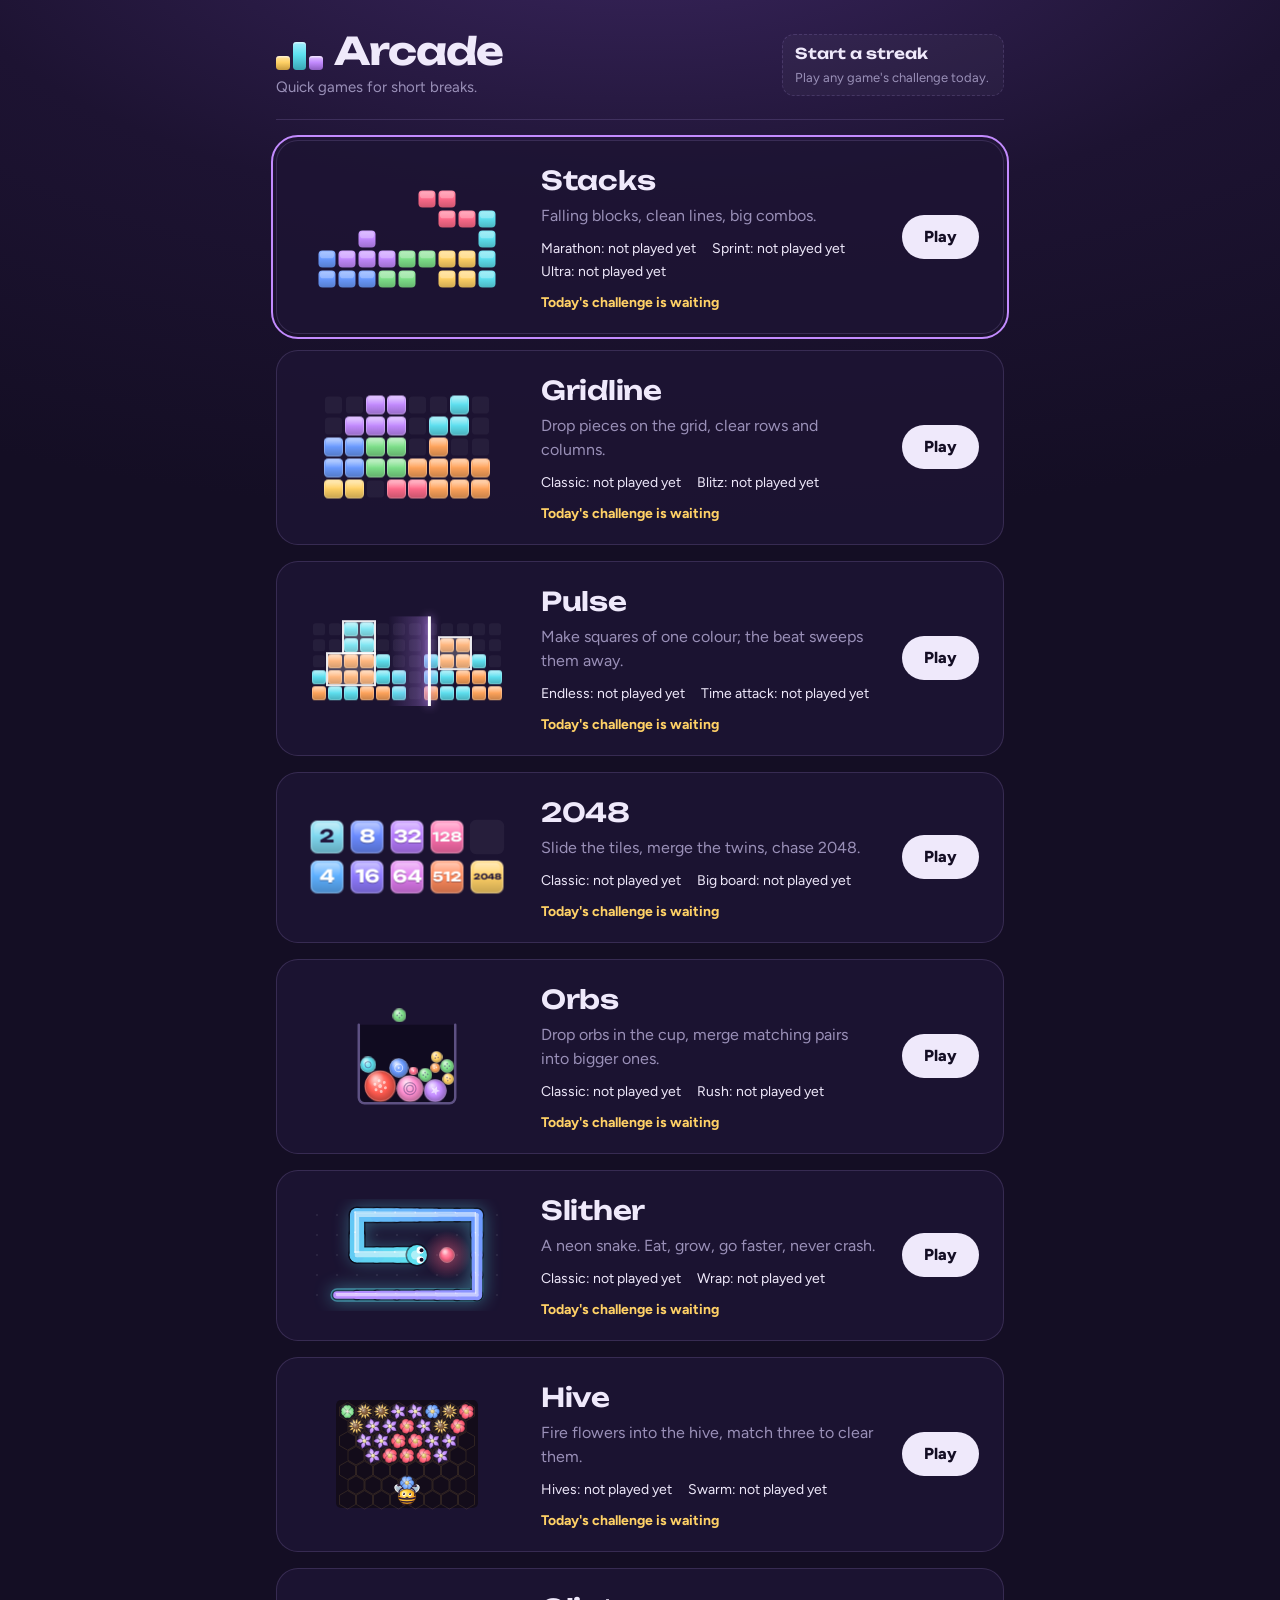
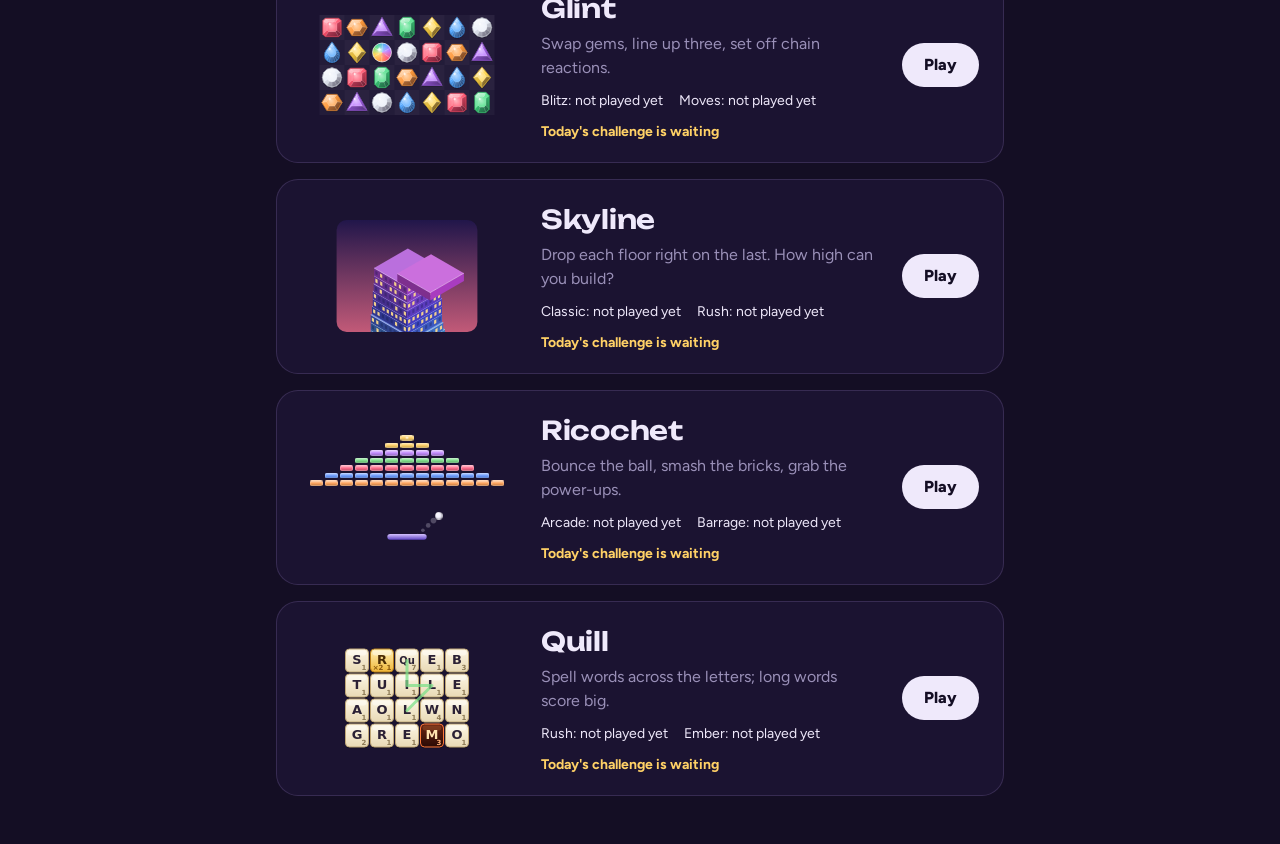
==== index.html @ ac39678d "Deploy d987fca" ====
<!doctype html>
<html lang="en">
  <head>
    <meta charset="UTF-8" />
    <meta name="viewport" content="width=device-width, initial-scale=1, viewport-fit=cover" />
    <meta name="theme-color" content="#140e24" />
    <meta name="description" content="Quick games for short breaks." />
    <meta name="robots" content="noindex, nofollow" />
    <meta name="apple-mobile-web-app-capable" content="yes" />
    <meta name="mobile-web-app-capable" content="yes" />
    <meta name="apple-mobile-web-app-status-bar-style" content="black-translucent" />
    <meta name="apple-mobile-web-app-title" content="Lunchbreak" />
    <link rel="manifest" href="./manifest.webmanifest" />
    <link rel="icon" href="./icons/icon.svg" type="image/svg+xml" />
    <link rel="apple-touch-icon" href="./icons/apple-touch-icon.png" />
    <title>Lunchbreak</title>
    <script type="module" crossorigin src="./assets/index-CPWWMB37.js"></script>
    <link rel="stylesheet" crossorigin href="./assets/index-N8YbKKLF.css">
  </head>
  <body>
    <div id="app"></div>
  </body>
</html>
---- assets/index-N8YbKKLF.css ----
@font-face{font-family:Unbounded Variable;font-style:normal;font-display:swap;font-weight:200 900;src:url([data-uri])format("woff2-variations");unicode-range:U+460-52F,U+1C80-1C8A,U+20B4,U+2DE0-2DFF,U+A640-A69F,U+FE2E-FE2F}@font-face{font-family:Unbounded Variable;font-style:normal;font-display:swap;font-weight:200 900;src:url(./unbounded-cyrillic-wght-normal-C627f1f8.woff2)format("woff2-variations");unicode-range:U+301,U+400-45F,U+490-491,U+4B0-4B1,U+2116}@font-face{font-family:Unbounded Variable;font-style:normal;font-display:swap;font-weight:200 900;src:url(./unbounded-vietnamese-wght-normal-rat7GD3o.woff2)format("woff2-variations");unicode-range:U+102-103,U+110-111,U+128-129,U+168-169,U+1A0-1A1,U+1AF-1B0,U+300-301,U+303-304,U+308-309,U+323,U+329,U+1EA0-1EF9,U+20AB}@font-face{font-family:Unbounded Variable;font-style:normal;font-display:swap;font-weight:200 900;src:url(./unbounded-latin-ext-wght-normal-D6H-S6MW.woff2)format("woff2-variations");unicode-range:U+100-2BA,U+2BD-2C5,U+2C7-2CC,U+2CE-2D7,U+2DD-2FF,U+304,U+308,U+329,U+1D00-1DBF,U+1E00-1E9F,U+1EF2-1EFF,U+2020,U+20A0-20AB,U+20AD-20C0,U+2113,U+2C60-2C7F,U+A720-A7FF}@font-face{font-family:Unbounded Variable;font-style:normal;font-display:swap;font-weight:200 900;src:url(./unbounded-latin-wght-normal-D5afBTBx.woff2)format("woff2-variations");unicode-range:U+??,U+131,U+152-153,U+2BB-2BC,U+2C6,U+2DA,U+2DC,U+304,U+308,U+329,U+2000-206F,U+20AC,U+2122,U+2191,U+2193,U+2212,U+2215,U+FEFF,U+FFFD}@font-face{font-family:Figtree Variable;font-style:normal;font-display:swap;font-weight:300 900;src:url(./figtree-latin-ext-wght-normal-DCwSJGxG.woff2)format("woff2-variations");unicode-range:U+100-2BA,U+2BD-2C5,U+2C7-2CC,U+2CE-2D7,U+2DD-2FF,U+304,U+308,U+329,U+1D00-1DBF,U+1E00-1E9F,U+1EF2-1EFF,U+2020,U+20A0-20AB,U+20AD-20C0,U+2113,U+2C60-2C7F,U+A720-A7FF}@font-face{font-family:Figtree Variable;font-style:normal;font-display:swap;font-weight:300 900;src:url(./figtree-latin-wght-normal-D_ZTVpCC.woff2)format("woff2-variations");unicode-range:U+??,U+131,U+152-153,U+2BB-2BC,U+2C6,U+2DA,U+2DC,U+304,U+308,U+329,U+2000-206F,U+20AC,U+2122,U+2191,U+2193,U+2212,U+2215,U+FEFF,U+FFFD}:root{--ink:#140e24;--dusk:#24173b;--plum:#3b2660;--text:#efe9fb;--muted:#9a90b8;--line:#c4b0ff29;--panel:#1e1434db;--gold:#ffd166;--violet:#c38bff;--font-display:"Unbounded Variable", "Arial Rounded MT Bold", system-ui, sans-serif;--font-body:"Figtree Variable", system-ui, -apple-system, "Segoe UI", sans-serif;--lightningcss-light: ;--lightningcss-dark:initial;color-scheme:dark}*{box-sizing:border-box}html,body{min-height:100%;margin:0}body{background:radial-gradient(110% 70% at 50% -12%, var(--plum) 0%, #1d1332 52%, var(--ink) 100%) fixed, var(--ink);color:var(--text);font-family:var(--font-body);-webkit-font-smoothing:antialiased;-webkit-tap-highlight-color:transparent;font-size:16px;line-height:1.5}body[data-view=game]{overscroll-behavior:none;touch-action:none;-webkit-user-select:none;user-select:none;-webkit-touch-callout:none;position:fixed;inset:0;overflow:hidden}#app{min-height:100dvh}button{font:inherit;color:inherit}:focus-visible{outline:2px solid var(--violet);outline-offset:3px}.home{max-width:760px;padding:max(32px, env(safe-area-inset-top)) 16px 48px;margin:0 auto}.home-head{border-bottom:1px solid var(--line);grid-template-columns:minmax(0,1fr) auto;align-items:center;column-gap:24px;padding-bottom:20px;display:grid}.home-head .streak{grid-area:1/2/span 2;max-width:280px;margin-top:0}.home-mark{font-family:var(--font-display);letter-spacing:-.03em;align-items:flex-end;gap:.08em;margin:0;font-size:clamp(28px,6vw,38px);font-weight:700;line-height:1;display:flex}.mark-block{background:linear-gradient(180deg, #ffe4a3, var(--gold) 45%, #c99c3e);border-radius:.09em;width:.36em;height:.36em;box-shadow:inset 0 .04em #ffffff73}.mark-block:nth-child(2){background:linear-gradient(#a6efff,#5ee0f0 45%,#3aa6b4);height:.74em}.mark-block:nth-child(3){background:linear-gradient(180deg, #e3c8ff, var(--violet) 45%, #8e5fc2);margin-right:.22em}.home-sub{color:var(--muted);margin:6px 0 0;font-size:15px}.streak{border:1px dashed var(--line);background:#ffffff08;border-radius:12px;gap:2px;margin-top:14px;padding:8px 14px 8px 12px;display:inline-grid}.streak strong{font-family:var(--font-display);font-size:15px;font-weight:600}.streak span{color:var(--muted);font-size:13px}.streak.hot{border-style:solid;border-color:color-mix(in srgb, var(--gold) 50%, transparent);background:linear-gradient(90deg,#ffd1661f,#ffd16605)}.streak.hot strong{color:var(--gold)}.game-list{gap:16px;margin-top:20px;display:grid}.game-card{background:var(--panel);border:1px solid var(--line);color:inherit;border-radius:22px;grid-template-columns:220px minmax(0,1fr) auto;grid-template-areas:"preview head play""preview bests play""preview daily play";align-content:center;column-gap:24px;padding:20px 24px 20px 20px;text-decoration:none;transition:border-color .15s,transform .15s;display:grid}a.game-card:hover{border-color:#c4b0ff6b;transform:translateY(-2px)}.game-preview{object-fit:contain;grid-area:preview;align-self:center;width:220px;min-width:0;height:112px;display:block}.game-head{grid-area:head;min-width:0}.game-head h2{font-family:var(--font-display);letter-spacing:-.01em;margin:0;font-size:26px;font-weight:600}.game-head p{color:var(--muted);margin:4px 0 10px}.game-bests{flex-wrap:wrap;grid-area:bests;gap:2px 16px;margin:0;padding:0;font-size:14px;list-style:none;display:flex}.game-card .game-daily{color:var(--gold);grid-area:daily;margin:10px 0 0;font-size:14px;font-weight:700}.game-card .game-daily.done{color:var(--muted);font-weight:600}.play-pill{background:var(--text);color:var(--ink);border-radius:999px;grid-area:play;align-self:center;padding:10px 22px;font-weight:800}@media (max-width:620px){.home-head{border-bottom:0;grid-template-columns:minmax(0,1fr);padding-bottom:0}.home-head .streak{flex-wrap:wrap;grid-area:auto/1;align-items:baseline;column-gap:8px;max-width:none;margin-top:14px;display:flex}.game-card{border-radius:18px;grid-template-columns:96px minmax(0,1fr) auto;grid-template-areas:"preview head head""bests bests bests""daily daily play";column-gap:14px;padding:14px 14px 14px 12px}.game-preview{width:96px;height:72px}.game-head{align-self:center}.game-head h2{font-size:21px}.game-head p{margin:2px 0 0;font-size:14px;line-height:1.35}.game-bests{color:color-mix(in srgb, var(--text) 85%, transparent);gap:0 12px;margin-top:10px;font-size:13px}.game-card .game-daily{align-self:center;margin:8px 0 0;font-size:13px}.play-pill{justify-self:end;margin-top:8px;padding:7px 16px;font-size:14px}}:root[data-glide]::view-transition-old(root){transform-origin:var(--glide-x,50vw) var(--glide-y,50vh);will-change:transform, opacity}:root[data-glide]::view-transition-new(root){transform-origin:var(--glide-x,50vw) var(--glide-y,50vh);will-change:transform, opacity}:root[data-glide=in]::view-transition-old(root){--glide-to:1.16;animation:.38s cubic-bezier(.5,0,.75,0) both glide-away}:root[data-glide=in]::view-transition-new(root){--glide-from:.9;animation:.48s cubic-bezier(.16,1,.3,1) 70ms both glide-arrive}:root[data-glide=out]::view-transition-old(root){--glide-to:.9;animation:.34s cubic-bezier(.5,0,.75,0) both glide-away}:root[data-glide=out]::view-transition-new(root){--glide-from:1.1;animation:.48s cubic-bezier(.16,1,.3,1) 60ms both glide-arrive}:root[data-glide=swap]::view-transition-old(root){--glide-to:1;--glide-from:1;animation-duration:.22s;animation-timing-function:ease}:root[data-glide=swap]::view-transition-new(root){--glide-to:1;--glide-from:1;animation-duration:.22s;animation-timing-function:ease}:root[data-glide-level=reduced]::view-transition-old(root){--glide-to:1;--glide-from:1;animation-duration:.22s;animation-timing-function:ease}:root[data-glide-level=reduced]::view-transition-new(root){--glide-to:1;--glide-from:1;animation-duration:.22s;animation-timing-function:ease}@media (prefers-reduced-motion:reduce){:root[data-glide]::view-transition-old(root){--glide-to:1;--glide-from:1;animation-duration:.22s;animation-delay:0s}:root[data-glide]::view-transition-new(root){--glide-to:1;--glide-from:1;animation-duration:.22s;animation-delay:0s}}@keyframes glide-away{to{opacity:0;transform:scale(var(--glide-to,1))}}@keyframes glide-arrive{0%{opacity:0;transform:scale(var(--glide-from,1))}}.game{padding:env(safe-area-inset-top) env(safe-area-inset-right) env(safe-area-inset-bottom) env(safe-area-inset-left);flex-direction:column;display:flex;position:fixed;inset:0}.backdrop{pointer-events:none;display:block;position:absolute;inset:0}.stage{touch-action:none;flex:1;min-height:0;position:relative}.stage canvas{display:block;position:absolute;inset:0}.hud-buttons{opacity:0;pointer-events:none;gap:8px;transition:opacity .2s;display:flex;position:absolute;top:12px;right:12px}.game[data-phase=playing] .hud-buttons,.game[data-phase=countdown] .hud-buttons{opacity:1;pointer-events:auto}.icon-btn{border:1px solid var(--line);width:40px;height:40px;color:var(--muted);cursor:pointer;background:#ffffff0d;border-radius:12px;place-items:center;padding:0;display:grid}.icon-btn:hover{color:var(--text)}.icon-btn svg{width:20px;height:20px}.game .overlay{z-index:5;-webkit-backdrop-filter:blur(6px);backdrop-filter:blur(6px);touch-action:pan-y;-webkit-user-select:none;user-select:none;background:#0e091c94;place-items:start center;padding:16px;display:grid;position:absolute;inset:0;overflow-y:auto}.game .overlay>*{margin-block:auto}.game .overlay.title-screen{background:#0e091c6b}.panel,.help-card,.sheet{background:var(--panel);border:1px solid var(--line);border-radius:24px;width:min(440px,100%);padding:28px;box-shadow:0 30px 80px #00000073}.panel.hidden{display:none}.panel.compact{width:min(320px,100%)}.panel h2,.help-card h2,.sheet h2{font-family:var(--font-display);letter-spacing:-.01em;margin:0;font-size:26px;font-weight:600}.wordmark{font-family:var(--font-display);letter-spacing:-.035em;margin:14px 0 6px;font-size:52px;font-weight:700;line-height:1}.lede{color:var(--muted);margin:0 0 22px}.back-link{color:var(--muted);cursor:pointer;background:0 0;border:0;align-items:center;gap:2px;margin-left:-4px;padding:2px 4px;font-size:14px;font-weight:600;display:inline-flex}.back-link:hover{color:var(--text)}.back-link svg{width:18px;height:18px}.modes{gap:10px;display:grid}.mode{border:1px solid var(--line);text-align:left;cursor:pointer;background:#ffffff0a;border-radius:16px;grid-template-columns:1fr auto;grid-template-areas:"name best""desc desc";padding:14px 16px 14px 22px;transition:background .15s,border-color .15s,transform .1s;display:grid;position:relative;overflow:hidden}.mode:before{content:"";background:var(--mode);width:4px;box-shadow:0 0 14px var(--mode);border-radius:0 4px 4px 0;position:absolute;top:14px;bottom:14px;left:0}.mode:hover,.mode:focus-visible{border-color:color-mix(in srgb, var(--mode) 55%, transparent);background:#ffffff14}.mode:focus-visible{outline:none}.mode:active{transform:scale(.985)}.mode-name{font-family:var(--font-display);grid-area:name;font-size:18px;font-weight:600}.mode-desc{color:var(--muted);grid-area:desc;margin-top:2px;font-size:14px}.mode-best{color:var(--mode);font-family:var(--font-display);grid-area:best;align-self:center;font-size:14px;font-weight:500}.level-pick{color:var(--muted);align-items:center;gap:10px;margin-top:16px;font-size:14px;display:flex}.level-pick span{flex:1}.level-pick output{min-width:2ch;color:var(--text);font-family:var(--font-display);text-align:center}.step{border:1px solid var(--line);cursor:pointer;background:#ffffff0d;border-radius:10px;width:34px;height:34px;padding:0;font-size:18px;line-height:1}.panel-foot{border-top:1px solid var(--line);gap:20px;margin-top:20px;padding-top:16px;display:flex}.text-btn{color:var(--muted);cursor:pointer;background:0 0;border:0;padding:4px 0;font-weight:600}.text-btn:hover{color:var(--text)}.btn{border:1px solid var(--line);cursor:pointer;background:#ffffff0d;border-radius:14px;padding:12px 18px;font-weight:700;transition:transform .1s,background .15s}.btn:hover{background:#ffffff1a}.btn:active{transform:scale(.98)}.btn.primary{background:var(--text);color:var(--ink);border-color:#0000}.btn.ghost{background:0 0}.btn:disabled{opacity:.5;cursor:default}.stack-buttons{gap:10px;margin-top:18px;display:grid}.hint{color:var(--muted);margin:14px 0 0;font-size:13px}.results-panel{width:min(500px,100%)}.eyebrow-mode{color:var(--mode);margin:0 0 2px;font-size:15px;font-weight:700}.result-main{font-family:var(--font-display);letter-spacing:-.03em;margin:8px 0 6px;font-size:clamp(36px,9vw,56px);font-weight:700;line-height:1.05}.badge{background:#ffffff14;border-radius:999px;margin:2px 0 0;padding:4px 12px;font-size:13px;font-weight:700;display:inline-block}.badge.best{background:var(--gold);color:var(--ink)}.badge{opacity:0;transform:scale(2.2)rotate(-8deg)}.badge.show{animation:.38s cubic-bezier(.2,1.5,.4,1) forwards stamp}@keyframes stamp{to{opacity:1;transform:scale(1)rotate(-2deg)}}.results-panel.win h2{color:var(--gold)}.results-panel.fail h2{color:#ff8fa3}.game .overlay.results .results-panel{animation:.45s cubic-bezier(.2,.9,.3,1) both rise-in}@keyframes rise-in{0%{opacity:0;transform:translateY(24px)scale(.97)}}.compare{margin:4px 0 10px}.compare-bar{background:#ffffff14;border-radius:3px;height:6px;overflow:hidden}.compare-bar span{background:var(--mode);width:0;height:100%;box-shadow:0 0 10px var(--mode);border-radius:3px;transition:width .9s cubic-bezier(.2,.8,.2,1);display:block}.compare.show .compare-bar span{width:calc(var(--p) * 100%)}.compare p{color:var(--muted);margin:6px 0 0;font-size:14px}@media (prefers-reduced-motion:reduce){.badge,.badge.show{opacity:1;animation:none;transform:none}.game .overlay.results .results-panel{animation:none}}.stat-grid{grid-template-columns:repeat(4,1fr);gap:14px 10px;margin:22px 0;display:grid}.stat-grid dt{color:var(--muted);font-size:12px}.stat-grid dd{font-family:var(--font-display);margin:0;font-size:17px}.board-table{border-collapse:collapse;width:100%;margin-top:24px;font-size:14px}.board-table caption{color:var(--muted);text-align:left;padding-bottom:6px;font-size:13px;font-weight:600}.board-table td{border-top:1px solid var(--line);padding:6px 4px}.board-table td:first-child{width:2.5ch;color:var(--muted)}.board-table .num{font-family:var(--font-display)}.board-table .date{color:var(--muted);text-align:right}.board-table tr.me td{color:var(--mode)}.row-buttons{gap:10px;display:flex}.row-buttons .btn{flex:1}@media (max-width:440px){.panel,.help-card,.sheet{padding:22px 18px}.stat-grid{gap:10px 8px;margin:16px 0 20px}.stat-grid dt{font-size:11px}.stat-grid dd{font-size:14px}}.help-card{width:min(520px,100%)}.help-card p{margin:10px 0 0}.help-card h3,.sheet h3{margin:22px 0 6px;font-size:15px;font-weight:700}.help-keys{margin:0}.help-keys div{border-bottom:1px solid var(--line);justify-content:space-between;gap:12px;padding:7px 0;font-size:14px;display:flex}.help-keys dt{color:var(--muted)}.help-keys dd{text-align:right;margin:0}.help-card .btn{width:100%;margin-top:20px}kbd{border:1px solid var(--line);min-width:1.8em;font-family:var(--font-body);text-align:center;background:#ffffff14;border-radius:6px;padding:1px 7px;font-size:12px;font-weight:700;display:inline-block}.game .overlay.settings{z-index:10}.sheet{width:min(560px,100%);margin:8px auto}.sheet-head{justify-content:space-between;align-items:center;display:flex}.sheet .row{border-bottom:1px solid var(--line);justify-content:space-between;align-items:center;gap:12px;min-height:48px;padding:6px 0;display:flex}.sheet .row.slider input{flex:1;max-width:220px}.sheet output{min-width:60px;font-family:var(--font-display);text-align:right;font-size:13px}.sheet .hint{margin:0 0 6px}.seg{border:1px solid var(--line);background:#ffffff0d;border-radius:12px;flex-wrap:wrap;padding:3px;display:inline-flex}.seg button{color:var(--muted);cursor:pointer;background:0 0;border:0;border-radius:9px;padding:6px 10px;font-size:13px;font-weight:700}.seg button[aria-checked=true]{background:var(--text);color:var(--ink)}.switch{appearance:none;cursor:pointer;background:#ffffff24;border-radius:999px;flex:none;width:44px;height:26px;margin:0;transition:background .15s;position:relative}.switch:after{content:"";background:var(--text);border-radius:50%;width:20px;height:20px;transition:transform .15s;position:absolute;top:3px;left:3px}.switch:checked{background:#4fae6b}.switch:checked:after{transform:translate(18px)}input[type=range]{accent-color:var(--violet)}.keys .key-row{grid-template-columns:1fr 92px 92px;align-items:center;gap:8px;padding:4px 0;font-size:14px;display:grid}.key{border:1px solid var(--line);cursor:pointer;background:#ffffff0f;border-radius:8px;padding:6px 8px;font-size:13px;font-weight:700}.key.empty{color:var(--muted);border-style:dashed;font-weight:500}.key.capturing{background:var(--violet);color:var(--ink)}.sheet .text-btn{margin-top:10px}@media (max-width:440px){.keys .key-row{grid-template-columns:1fr 72px 72px}}.boss{z-index:100;--lightningcss-light:initial;--lightningcss-dark: ;color-scheme:light;background:#f4f4f2;justify-content:center;padding:56px 16px;display:flex;position:fixed;inset:0}.boss-doc{background:#fff;width:min(720px,100%);height:-moz-fit-content;height:fit-content;padding:56px 64px;box-shadow:0 1px 3px #0000001f}.boss-title{background:#d9d9d6;border-radius:4px;width:42%;height:22px;margin-bottom:30px}.boss-line{background:#e7e7e4;border-radius:3px;height:10px;margin:13px 0}.boss-gap{height:18px}@media (max-width:600px){.boss-doc{padding:32px 24px}}.game .stage canvas.playfield{touch-action:none;display:block;position:absolute;inset:0}.fx-layer{pointer-events:none;position:absolute;inset:0;overflow:hidden}.kit-toast{white-space:nowrap;justify-items:center;animation:1.3s cubic-bezier(.2,.9,.3,1) forwards toast-pop;display:grid;position:absolute;transform:translate(-50%,-50%)}.kit-toast strong{color:var(--c);font-family:var(--font-display);text-shadow:0 0 18px color-mix(in srgb, var(--c) 70%, transparent), 0 2px 0 #00000059;font-weight:700;line-height:1.05}.kit-toast span{color:var(--muted);font-size:14px;font-weight:700}.kit-toast.size-s strong{font-size:20px}.kit-toast.size-m strong{font-size:clamp(24px,4.5vw,34px)}.kit-toast.size-l strong{font-size:clamp(32px,7vw,52px)}@keyframes toast-pop{0%{opacity:0;transform:translate(-50%,-50%)scale(.6)}14%{opacity:1;transform:translate(-50%,-50%)scale(1.08)}24%{transform:translate(-50%,-50%)scale(1)}72%{opacity:1;transform:translate(-50%,calc(-50% - 14px))scale(1)}to{opacity:0;transform:translate(-50%,calc(-50% - 26px))scale(.98)}}.kit-slam{background:#0a0614b8;justify-items:center;gap:2px;padding:14px 8px;animation:.3s ease-out both slam-band;display:grid;position:absolute;transform:translateY(-50%)}.kit-slam strong{max-width:100%;font-family:var(--font-display);text-align:center;font-size:clamp(30px,6vw,46px);font-weight:700;line-height:1.05;animation:.26s cubic-bezier(.3,1.3,.5,1) .12s both slam-in}.kit-slam span{color:var(--text);font-size:17px;font-weight:700;animation:.26s ease-out .26s both slam-in}.kit-slam.fail strong{color:#ff8fa3;text-shadow:0 0 24px #ff5a78bf}.kit-slam.win strong{color:var(--gold);text-shadow:0 0 24px #ffd166bf}@keyframes slam-band{0%{opacity:0}}@keyframes slam-in{0%{opacity:0;transform:scale(2.3)}}.kit-count{color:var(--text);font-family:var(--font-display);text-shadow:0 0 28px #c38bffb3;font-size:clamp(40px,8vw,60px);font-weight:700;animation:.26s cubic-bezier(.3,1.4,.5,1) both count-in;position:absolute;transform:translate(-50%,-50%)}@keyframes count-in{0%{opacity:0;transform:translate(-50%,-50%)scale(.5)}}.mode.daily{border-style:dashed;border-color:color-mix(in srgb, var(--gold) 45%, transparent)}.daily-line{color:var(--muted);margin:10px 0 0;font-size:14px}.daily-line strong{color:var(--gold)}@keyframes toast-fade{0%{opacity:0}12%{opacity:1}78%{opacity:1}to{opacity:0}}@media (prefers-reduced-motion:reduce){.kit-toast{animation-name:toast-fade}.kit-slam,.kit-slam strong,.kit-slam span,.kit-count{animation-duration:1ms}}.sound-hint{background:var(--text);width:max-content;max-width:240px;color:var(--ink);pointer-events:none;border-radius:12px;padding:8px 12px;font-size:14px;font-weight:700;line-height:1.3;animation:.3s ease-out both hint-in,.4s ease-in 5.6s forwards hint-out;position:absolute;top:calc(100% + 10px);right:48px}.sound-hint:before{content:"";background:var(--text);width:12px;height:12px;position:absolute;top:-6px;right:14px;transform:rotate(45deg)}@keyframes hint-in{0%{opacity:0;transform:translateY(-6px)}}@keyframes hint-out{to{opacity:0}}body[data-view=game] .stage,body[data-view=game] .touch-pad{-webkit-user-select:none;user-select:none;-webkit-touch-callout:none}.touch-pad{touch-action:none;flex:none;justify-content:space-between;align-items:flex-end;gap:12px;padding:6px 14px 12px;display:flex}.pad-left{grid-template-columns:repeat(3, var(--pad,58px));grid-template-rows:repeat(2, var(--pad,58px));gap:8px;display:grid}.pad-hold{grid-area:1/1}.pad-up{grid-area:1/2}.pad-l{grid-area:2/1}.pad-down{grid-area:2/2}.pad-r{grid-area:2/3}.pad-right{align-items:flex-end;gap:12px;display:flex}.pad-btn{border:1px solid var(--line);color:var(--text);touch-action:none;-webkit-user-select:none;user-select:none;background:#ffffff12;border-radius:18px;place-items:center;padding:0;transition:background 80ms,transform 80ms;display:grid}.pad-ccw{width:calc(var(--pad,58px) * 1.1);height:calc(var(--pad,58px) * 1.1);border-radius:50%}.pad-cw{width:calc(var(--pad,58px) * 1.3);height:calc(var(--pad,58px) * 1.3);margin-bottom:calc(var(--pad,58px) * .55);border-radius:50%}.pad-btn.down{background:#c38bff61;transform:scale(.94)}.pad-hold span{font-size:14px;font-weight:800}.pad-btn svg{width:26px;height:26px}@media (max-width:380px){.touch-pad{--pad:50px}}
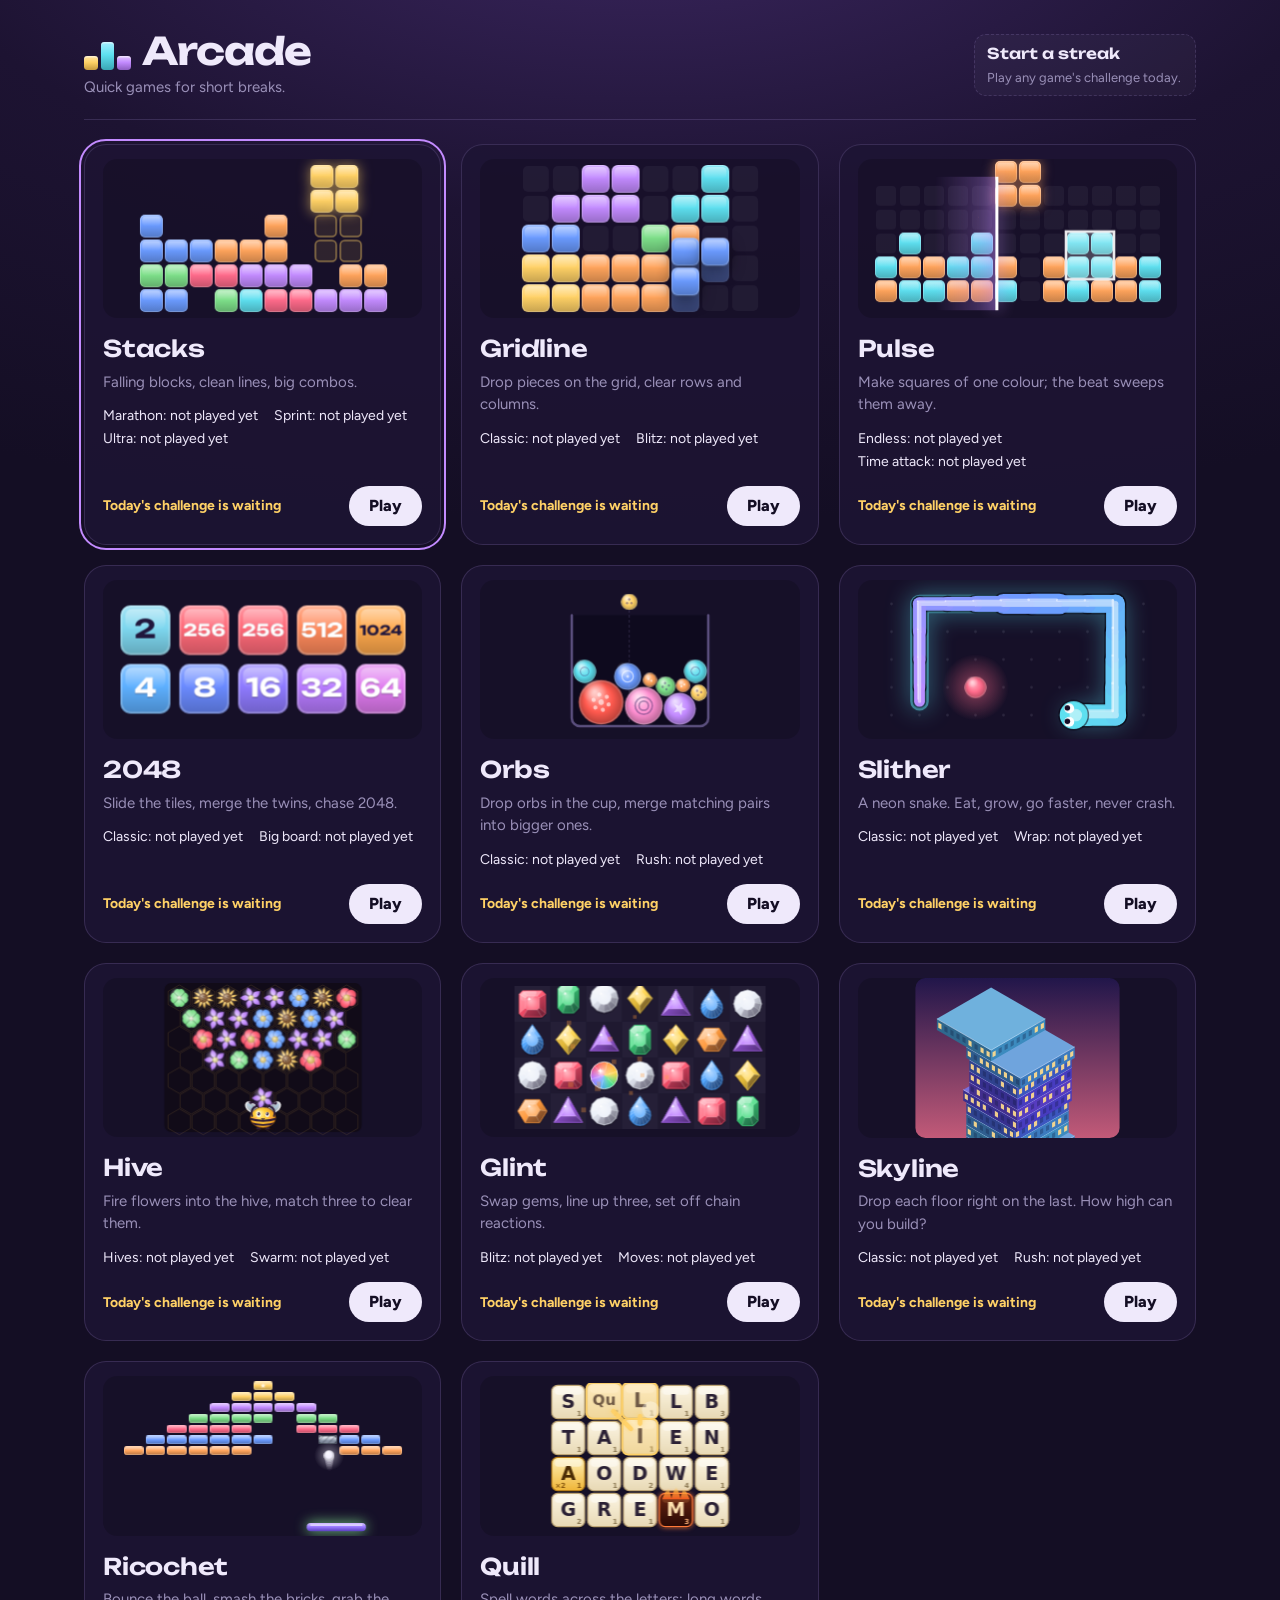
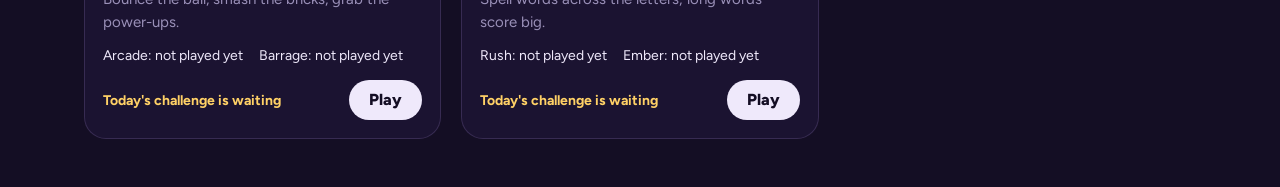
==== commit 06d1abe3: "Deploy 266d5e3" ====
--- a/index.html
+++ b/index.html
@@ -14,8 +14,8 @@
     <link rel="icon" href="./icons/icon.svg" type="image/svg+xml" />
     <link rel="apple-touch-icon" href="./icons/apple-touch-icon.png" />
     <title>Lunchbreak</title>
-    <script type="module" crossorigin src="./assets/index-CPWWMB37.js"></script>
-    <link rel="stylesheet" crossorigin href="./assets/index-N8YbKKLF.css">
+    <script type="module" crossorigin src="./assets/index-CvN3FNJe.js"></script>
+    <link rel="stylesheet" crossorigin href="./assets/index-BXo3TIE1.css">
   </head>
   <body>
     <div id="app"></div>
--- a/assets/index-BXo3TIE1.css
+++ b/assets/index-BXo3TIE1.css
@@ -0,0 +1 @@
+@font-face{font-family:Unbounded Variable;font-style:normal;font-display:swap;font-weight:200 900;src:url([data-uri])format("woff2-variations");unicode-range:U+460-52F,U+1C80-1C8A,U+20B4,U+2DE0-2DFF,U+A640-A69F,U+FE2E-FE2F}@font-face{font-family:Unbounded Variable;font-style:normal;font-display:swap;font-weight:200 900;src:url(./unbounded-cyrillic-wght-normal-C627f1f8.woff2)format("woff2-variations");unicode-range:U+301,U+400-45F,U+490-491,U+4B0-4B1,U+2116}@font-face{font-family:Unbounded Variable;font-style:normal;font-display:swap;font-weight:200 900;src:url(./unbounded-vietnamese-wght-normal-rat7GD3o.woff2)format("woff2-variations");unicode-range:U+102-103,U+110-111,U+128-129,U+168-169,U+1A0-1A1,U+1AF-1B0,U+300-301,U+303-304,U+308-309,U+323,U+329,U+1EA0-1EF9,U+20AB}@font-face{font-family:Unbounded Variable;font-style:normal;font-display:swap;font-weight:200 900;src:url(./unbounded-latin-ext-wght-normal-D6H-S6MW.woff2)format("woff2-variations");unicode-range:U+100-2BA,U+2BD-2C5,U+2C7-2CC,U+2CE-2D7,U+2DD-2FF,U+304,U+308,U+329,U+1D00-1DBF,U+1E00-1E9F,U+1EF2-1EFF,U+2020,U+20A0-20AB,U+20AD-20C0,U+2113,U+2C60-2C7F,U+A720-A7FF}@font-face{font-family:Unbounded Variable;font-style:normal;font-display:swap;font-weight:200 900;src:url(./unbounded-latin-wght-normal-D5afBTBx.woff2)format("woff2-variations");unicode-range:U+??,U+131,U+152-153,U+2BB-2BC,U+2C6,U+2DA,U+2DC,U+304,U+308,U+329,U+2000-206F,U+20AC,U+2122,U+2191,U+2193,U+2212,U+2215,U+FEFF,U+FFFD}@font-face{font-family:Figtree Variable;font-style:normal;font-display:swap;font-weight:300 900;src:url(./figtree-latin-ext-wght-normal-DCwSJGxG.woff2)format("woff2-variations");unicode-range:U+100-2BA,U+2BD-2C5,U+2C7-2CC,U+2CE-2D7,U+2DD-2FF,U+304,U+308,U+329,U+1D00-1DBF,U+1E00-1E9F,U+1EF2-1EFF,U+2020,U+20A0-20AB,U+20AD-20C0,U+2113,U+2C60-2C7F,U+A720-A7FF}@font-face{font-family:Figtree Variable;font-style:normal;font-display:swap;font-weight:300 900;src:url(./figtree-latin-wght-normal-D_ZTVpCC.woff2)format("woff2-variations");unicode-range:U+??,U+131,U+152-153,U+2BB-2BC,U+2C6,U+2DA,U+2DC,U+304,U+308,U+329,U+2000-206F,U+20AC,U+2122,U+2191,U+2193,U+2212,U+2215,U+FEFF,U+FFFD}:root{--ink:#140e24;--dusk:#24173b;--plum:#3b2660;--text:#efe9fb;--muted:#9a90b8;--line:#c4b0ff29;--panel:#1e1434db;--gold:#ffd166;--violet:#c38bff;--font-display:"Unbounded Variable", "Arial Rounded MT Bold", system-ui, sans-serif;--font-body:"Figtree Variable", system-ui, -apple-system, "Segoe UI", sans-serif;--lightningcss-light: ;--lightningcss-dark:initial;color-scheme:dark}*{box-sizing:border-box}html,body{min-height:100%;margin:0}body{background:radial-gradient(110% 70% at 50% -12%, var(--plum) 0%, #1d1332 52%, var(--ink) 100%) fixed, var(--ink);color:var(--text);font-family:var(--font-body);-webkit-font-smoothing:antialiased;-webkit-tap-highlight-color:transparent;font-size:16px;line-height:1.5}body[data-view=game]{overscroll-behavior:none;touch-action:none;-webkit-user-select:none;user-select:none;-webkit-touch-callout:none;position:fixed;inset:0;overflow:hidden}#app{min-height:100dvh}button{font:inherit;color:inherit}:focus-visible{outline:2px solid var(--violet);outline-offset:3px}.home{max-width:760px;padding:max(32px, env(safe-area-inset-top)) 16px 48px;margin:0 auto}.home-head{border-bottom:1px solid var(--line);grid-template-columns:minmax(0,1fr) auto;align-items:center;column-gap:24px;padding-bottom:20px;display:grid}.home-head .streak{grid-area:1/2/span 2;max-width:280px;margin-top:0}.home-mark{font-family:var(--font-display);letter-spacing:-.03em;align-items:flex-end;gap:.08em;margin:0;font-size:clamp(28px,6vw,38px);font-weight:700;line-height:1;display:flex}.mark-block{background:linear-gradient(180deg, #ffe4a3, var(--gold) 45%, #c99c3e);border-radius:.09em;width:.36em;height:.36em;box-shadow:inset 0 .04em #ffffff73}.mark-block:nth-child(2){background:linear-gradient(#a6efff,#5ee0f0 45%,#3aa6b4);height:.74em}.mark-block:nth-child(3){background:linear-gradient(180deg, #e3c8ff, var(--violet) 45%, #8e5fc2);margin-right:.22em}.home-sub{color:var(--muted);margin:6px 0 0;font-size:15px}.streak{border:1px dashed var(--line);background:#ffffff08;border-radius:12px;gap:2px;margin-top:14px;padding:8px 14px 8px 12px;display:inline-grid}.streak strong{font-family:var(--font-display);font-size:15px;font-weight:600}.streak span{color:var(--muted);font-size:13px}.streak.hot{border-style:solid;border-color:color-mix(in srgb, var(--gold) 50%, transparent);background:linear-gradient(90deg,#ffd1661f,#ffd16605)}.streak.hot strong{color:var(--gold)}.game-list{gap:16px;margin-top:20px;display:grid}.game-card{background:var(--panel);border:1px solid var(--line);color:inherit;border-radius:22px;grid-template-columns:220px minmax(0,1fr) auto;grid-template-areas:"preview head play""preview bests play""preview daily play";align-content:center;column-gap:24px;padding:20px 24px 20px 20px;text-decoration:none;transition:border-color .15s,transform .15s;display:grid}a.game-card:hover{border-color:#c4b0ff6b;transform:translateY(-2px)}.game-preview{object-fit:contain;grid-area:preview;align-self:center;width:220px;min-width:0;height:112px;display:block}.game-head{grid-area:head;min-width:0}.game-head h2{font-family:var(--font-display);letter-spacing:-.01em;margin:0;font-size:26px;font-weight:600}.game-head p{color:var(--muted);margin:4px 0 10px}.game-bests{flex-wrap:wrap;grid-area:bests;gap:2px 16px;margin:0;padding:0;font-size:14px;list-style:none;display:flex}.game-card .game-daily{color:var(--gold);grid-area:daily;margin:10px 0 0;font-size:14px;font-weight:700}.game-card .game-daily.done{color:var(--muted);font-weight:600}.play-pill{background:var(--text);color:var(--ink);border-radius:999px;grid-area:play;align-self:center;padding:10px 22px;font-weight:800}@media (max-width:620px){.home-head{border-bottom:0;grid-template-columns:minmax(0,1fr);padding-bottom:0}.home-head .streak{flex-wrap:wrap;grid-area:auto/1;align-items:baseline;column-gap:8px;max-width:none;margin-top:14px;display:flex}.game-card{border-radius:18px;grid-template-columns:96px minmax(0,1fr) auto;grid-template-areas:"preview head head""bests bests bests""daily daily play";column-gap:14px;padding:14px 14px 14px 12px}.game-preview{width:96px;height:72px}.game-head{align-self:center}.game-head h2{font-size:21px}.game-head p{margin:2px 0 0;font-size:14px;line-height:1.35}.game-bests{color:color-mix(in srgb, var(--text) 85%, transparent);gap:0 12px;margin-top:10px;font-size:13px}.game-card .game-daily{align-self:center;margin:8px 0 0;font-size:13px}.play-pill{justify-self:end;margin-top:8px;padding:7px 16px;font-size:14px}}@media (min-width:760px){.home{max-width:1160px;padding-inline:24px}.game-list{grid-template-columns:repeat(auto-fill,minmax(300px,1fr));gap:20px;margin-top:24px}.game-card{grid-template:"preview preview""head head""bests bests"1fr"daily play"/minmax(0,1fr) auto;align-content:stretch;column-gap:16px;padding:14px 18px 18px}a.game-card:hover{transform:translateY(-3px)}.game-preview{aspect-ratio:2;background:#0000002e;border-radius:14px;width:100%;height:auto;margin-bottom:14px}.game-head h2{font-size:23px}.game-head p{margin:4px 0 12px;font-size:15px}.game-bests{align-self:start}.game-card .game-daily{align-self:center;margin:14px 0 0}.play-pill{align-self:end;margin-top:14px;padding:8px 20px}}:root[data-glide]::view-transition-old(root){transform-origin:var(--glide-x,50vw) var(--glide-y,50vh);will-change:transform, opacity}:root[data-glide]::view-transition-new(root){transform-origin:var(--glide-x,50vw) var(--glide-y,50vh);will-change:transform, opacity}:root[data-glide=in]::view-transition-old(root){--glide-to:1.16;animation:.38s cubic-bezier(.5,0,.75,0) both glide-away}:root[data-glide=in]::view-transition-new(root){--glide-from:.9;animation:.48s cubic-bezier(.16,1,.3,1) 70ms both glide-arrive}:root[data-glide=out]::view-transition-old(root){--glide-to:.9;animation:.34s cubic-bezier(.5,0,.75,0) both glide-away}:root[data-glide=out]::view-transition-new(root){--glide-from:1.1;animation:.48s cubic-bezier(.16,1,.3,1) 60ms both glide-arrive}:root[data-glide=swap]::view-transition-old(root){--glide-to:1;--glide-from:1;animation-duration:.22s;animation-timing-function:ease}:root[data-glide=swap]::view-transition-new(root){--glide-to:1;--glide-from:1;animation-duration:.22s;animation-timing-function:ease}:root[data-glide-level=reduced]::view-transition-old(root){--glide-to:1;--glide-from:1;animation-duration:.22s;animation-timing-function:ease}:root[data-glide-level=reduced]::view-transition-new(root){--glide-to:1;--glide-from:1;animation-duration:.22s;animation-timing-function:ease}@media (prefers-reduced-motion:reduce){:root[data-glide]::view-transition-old(root){--glide-to:1;--glide-from:1;animation-duration:.22s;animation-delay:0s}:root[data-glide]::view-transition-new(root){--glide-to:1;--glide-from:1;animation-duration:.22s;animation-delay:0s}}@keyframes glide-away{to{opacity:0;transform:scale(var(--glide-to,1))}}@keyframes glide-arrive{0%{opacity:0;transform:scale(var(--glide-from,1))}}.game{padding:env(safe-area-inset-top) env(safe-area-inset-right) env(safe-area-inset-bottom) env(safe-area-inset-left);flex-direction:column;display:flex;position:fixed;inset:0}.backdrop{pointer-events:none;display:block;position:absolute;inset:0}.stage{touch-action:none;flex:1;min-height:0;position:relative}.stage canvas{display:block;position:absolute;inset:0}.hud-buttons{opacity:0;pointer-events:none;gap:8px;transition:opacity .2s;display:flex;position:absolute;top:12px;right:12px}.game[data-phase=playing] .hud-buttons,.game[data-phase=countdown] .hud-buttons{opacity:1;pointer-events:auto}.icon-btn{border:1px solid var(--line);width:40px;height:40px;color:var(--muted);cursor:pointer;background:#ffffff0d;border-radius:12px;place-items:center;padding:0;display:grid}.icon-btn:hover{color:var(--text)}.icon-btn svg{width:20px;height:20px}.game .overlay{z-index:5;-webkit-backdrop-filter:blur(6px);backdrop-filter:blur(6px);touch-action:pan-y;-webkit-user-select:none;user-select:none;background:#0e091c94;place-items:start center;padding:16px;display:grid;position:absolute;inset:0;overflow-y:auto}.game .overlay>*{margin-block:auto}.game .overlay.title-screen{background:#0e091c6b}.panel,.help-card,.sheet{background:var(--panel);border:1px solid var(--line);border-radius:24px;width:min(440px,100%);padding:28px;box-shadow:0 30px 80px #00000073}.panel.hidden{display:none}.panel.compact{width:min(320px,100%)}.panel h2,.help-card h2,.sheet h2{font-family:var(--font-display);letter-spacing:-.01em;margin:0;font-size:26px;font-weight:600}.wordmark{font-family:var(--font-display);letter-spacing:-.035em;margin:14px 0 6px;font-size:52px;font-weight:700;line-height:1}.lede{color:var(--muted);margin:0 0 22px}.back-link{color:var(--muted);cursor:pointer;background:0 0;border:0;align-items:center;gap:2px;margin-left:-4px;padding:2px 4px;font-size:14px;font-weight:600;display:inline-flex}.back-link:hover{color:var(--text)}.back-link svg{width:18px;height:18px}.modes{gap:10px;display:grid}.mode{border:1px solid var(--line);text-align:left;cursor:pointer;background:#ffffff0a;border-radius:16px;grid-template-columns:1fr auto;grid-template-areas:"name best""desc desc";padding:14px 16px 14px 22px;transition:background .15s,border-color .15s,transform .1s;display:grid;position:relative;overflow:hidden}.mode:before{content:"";background:var(--mode);width:4px;box-shadow:0 0 14px var(--mode);border-radius:0 4px 4px 0;position:absolute;top:14px;bottom:14px;left:0}.mode:hover,.mode:focus-visible{border-color:color-mix(in srgb, var(--mode) 55%, transparent);background:#ffffff14}.mode:focus-visible{outline:none}.mode:active{transform:scale(.985)}.mode-name{font-family:var(--font-display);grid-area:name;font-size:18px;font-weight:600}.mode-desc{color:var(--muted);grid-area:desc;margin-top:2px;font-size:14px}.mode-best{color:var(--mode);font-family:var(--font-display);grid-area:best;align-self:center;font-size:14px;font-weight:500}.level-pick{color:var(--muted);align-items:center;gap:10px;margin-top:16px;font-size:14px;display:flex}.level-pick span{flex:1}.level-pick output{min-width:2ch;color:var(--text);font-family:var(--font-display);text-align:center}.step{border:1px solid var(--line);cursor:pointer;background:#ffffff0d;border-radius:10px;width:34px;height:34px;padding:0;font-size:18px;line-height:1}.panel-foot{border-top:1px solid var(--line);gap:20px;margin-top:20px;padding-top:16px;display:flex}.text-btn{color:var(--muted);cursor:pointer;background:0 0;border:0;padding:4px 0;font-weight:600}.text-btn:hover{color:var(--text)}.btn{border:1px solid var(--line);cursor:pointer;background:#ffffff0d;border-radius:14px;padding:12px 18px;font-weight:700;transition:transform .1s,background .15s}.btn:hover{background:#ffffff1a}.btn:active{transform:scale(.98)}.btn.primary{background:var(--text);color:var(--ink);border-color:#0000}.btn.ghost{background:0 0}.btn:disabled{opacity:.5;cursor:default}.stack-buttons{gap:10px;margin-top:18px;display:grid}.hint{color:var(--muted);margin:14px 0 0;font-size:13px}.results-panel{width:min(500px,100%)}.eyebrow-mode{color:var(--mode);margin:0 0 2px;font-size:15px;font-weight:700}.result-main{font-family:var(--font-display);letter-spacing:-.03em;margin:8px 0 6px;font-size:clamp(36px,9vw,56px);font-weight:700;line-height:1.05}.badge{background:#ffffff14;border-radius:999px;margin:2px 0 0;padding:4px 12px;font-size:13px;font-weight:700;display:inline-block}.badge.best{background:var(--gold);color:var(--ink)}.badge{opacity:0;transform:scale(2.2)rotate(-8deg)}.badge.show{animation:.38s cubic-bezier(.2,1.5,.4,1) forwards stamp}@keyframes stamp{to{opacity:1;transform:scale(1)rotate(-2deg)}}.results-panel.win h2{color:var(--gold)}.results-panel.fail h2{color:#ff8fa3}.game .overlay.results .results-panel{animation:.45s cubic-bezier(.2,.9,.3,1) both rise-in}@keyframes rise-in{0%{opacity:0;transform:translateY(24px)scale(.97)}}.compare{margin:4px 0 10px}.compare-bar{background:#ffffff14;border-radius:3px;height:6px;overflow:hidden}.compare-bar span{background:var(--mode);width:0;height:100%;box-shadow:0 0 10px var(--mode);border-radius:3px;transition:width .9s cubic-bezier(.2,.8,.2,1);display:block}.compare.show .compare-bar span{width:calc(var(--p) * 100%)}.compare p{color:var(--muted);margin:6px 0 0;font-size:14px}@media (prefers-reduced-motion:reduce){.badge,.badge.show{opacity:1;animation:none;transform:none}.game .overlay.results .results-panel{animation:none}}.stat-grid{grid-template-columns:repeat(4,1fr);gap:14px 10px;margin:22px 0;display:grid}.stat-grid dt{color:var(--muted);font-size:12px}.stat-grid dd{font-family:var(--font-display);margin:0;font-size:17px}.board-table{border-collapse:collapse;width:100%;margin-top:24px;font-size:14px}.board-table caption{color:var(--muted);text-align:left;padding-bottom:6px;font-size:13px;font-weight:600}.board-table td{border-top:1px solid var(--line);padding:6px 4px}.board-table td:first-child{width:2.5ch;color:var(--muted)}.board-table .num{font-family:var(--font-display)}.board-table .date{color:var(--muted);text-align:right}.board-table tr.me td{color:var(--mode)}.row-buttons{gap:10px;display:flex}.row-buttons .btn{flex:1}@media (max-width:440px){.panel,.help-card,.sheet{padding:22px 18px}.stat-grid{gap:10px 8px;margin:16px 0 20px}.stat-grid dt{font-size:11px}.stat-grid dd{font-size:14px}}.help-card{width:min(520px,100%)}.help-card p{margin:10px 0 0}.help-card h3,.sheet h3{margin:22px 0 6px;font-size:15px;font-weight:700}.help-keys{margin:0}.help-keys div{border-bottom:1px solid var(--line);justify-content:space-between;gap:12px;padding:7px 0;font-size:14px;display:flex}.help-keys dt{color:var(--muted)}.help-keys dd{text-align:right;margin:0}.help-card .btn{width:100%;margin-top:20px}kbd{border:1px solid var(--line);min-width:1.8em;font-family:var(--font-body);text-align:center;background:#ffffff14;border-radius:6px;padding:1px 7px;font-size:12px;font-weight:700;display:inline-block}.game .overlay.settings{z-index:10}.sheet{width:min(560px,100%);margin:8px auto}.sheet-head{justify-content:space-between;align-items:center;display:flex}.sheet .row{border-bottom:1px solid var(--line);justify-content:space-between;align-items:center;gap:12px;min-height:48px;padding:6px 0;display:flex}.sheet .row.slider input{flex:1;max-width:220px}.sheet output{min-width:60px;font-family:var(--font-display);text-align:right;font-size:13px}.sheet .hint{margin:0 0 6px}.seg{border:1px solid var(--line);background:#ffffff0d;border-radius:12px;flex-wrap:wrap;padding:3px;display:inline-flex}.seg button{color:var(--muted);cursor:pointer;background:0 0;border:0;border-radius:9px;padding:6px 10px;font-size:13px;font-weight:700}.seg button[aria-checked=true]{background:var(--text);color:var(--ink)}.switch{appearance:none;cursor:pointer;background:#ffffff24;border-radius:999px;flex:none;width:44px;height:26px;margin:0;transition:background .15s;position:relative}.switch:after{content:"";background:var(--text);border-radius:50%;width:20px;height:20px;transition:transform .15s;position:absolute;top:3px;left:3px}.switch:checked{background:#4fae6b}.switch:checked:after{transform:translate(18px)}input[type=range]{accent-color:var(--violet)}.keys .key-row{grid-template-columns:1fr 92px 92px;align-items:center;gap:8px;padding:4px 0;font-size:14px;display:grid}.key{border:1px solid var(--line);cursor:pointer;background:#ffffff0f;border-radius:8px;padding:6px 8px;font-size:13px;font-weight:700}.key.empty{color:var(--muted);border-style:dashed;font-weight:500}.key.capturing{background:var(--violet);color:var(--ink)}.sheet .text-btn{margin-top:10px}@media (max-width:440px){.keys .key-row{grid-template-columns:1fr 72px 72px}}.boss{z-index:100;--lightningcss-light:initial;--lightningcss-dark: ;color-scheme:light;background:#f4f4f2;justify-content:center;padding:56px 16px;display:flex;position:fixed;inset:0}.boss-doc{background:#fff;width:min(720px,100%);height:-moz-fit-content;height:fit-content;padding:56px 64px;box-shadow:0 1px 3px #0000001f}.boss-title{background:#d9d9d6;border-radius:4px;width:42%;height:22px;margin-bottom:30px}.boss-line{background:#e7e7e4;border-radius:3px;height:10px;margin:13px 0}.boss-gap{height:18px}@media (max-width:600px){.boss-doc{padding:32px 24px}}.game .stage canvas.playfield{touch-action:none;display:block;position:absolute;inset:0}.fx-layer{pointer-events:none;position:absolute;inset:0;overflow:hidden}.kit-toast{white-space:nowrap;justify-items:center;animation:1.3s cubic-bezier(.2,.9,.3,1) forwards toast-pop;display:grid;position:absolute;transform:translate(-50%,-50%)}.kit-toast strong{color:var(--c);font-family:var(--font-display);text-shadow:0 0 18px color-mix(in srgb, var(--c) 70%, transparent), 0 2px 0 #00000059;font-weight:700;line-height:1.05}.kit-toast span{color:var(--muted);font-size:14px;font-weight:700}.kit-toast.size-s strong{font-size:20px}.kit-toast.size-m strong{font-size:clamp(24px,4.5vw,34px)}.kit-toast.size-l strong{font-size:clamp(32px,7vw,52px)}@keyframes toast-pop{0%{opacity:0;transform:translate(-50%,-50%)scale(.6)}14%{opacity:1;transform:translate(-50%,-50%)scale(1.08)}24%{transform:translate(-50%,-50%)scale(1)}72%{opacity:1;transform:translate(-50%,calc(-50% - 14px))scale(1)}to{opacity:0;transform:translate(-50%,calc(-50% - 26px))scale(.98)}}.kit-slam{background:#0a0614b8;justify-items:center;gap:2px;padding:14px 8px;animation:.3s ease-out both slam-band;display:grid;position:absolute;transform:translateY(-50%)}.kit-slam strong{max-width:100%;font-family:var(--font-display);text-align:center;font-size:clamp(30px,6vw,46px);font-weight:700;line-height:1.05;animation:.26s cubic-bezier(.3,1.3,.5,1) .12s both slam-in}.kit-slam span{color:var(--text);font-size:17px;font-weight:700;animation:.26s ease-out .26s both slam-in}.kit-slam.fail strong{color:#ff8fa3;text-shadow:0 0 24px #ff5a78bf}.kit-slam.win strong{color:var(--gold);text-shadow:0 0 24px #ffd166bf}@keyframes slam-band{0%{opacity:0}}@keyframes slam-in{0%{opacity:0;transform:scale(2.3)}}.kit-count{color:var(--text);font-family:var(--font-display);text-shadow:0 0 28px #c38bffb3;font-size:clamp(40px,8vw,60px);font-weight:700;animation:.26s cubic-bezier(.3,1.4,.5,1) both count-in;position:absolute;transform:translate(-50%,-50%)}@keyframes count-in{0%{opacity:0;transform:translate(-50%,-50%)scale(.5)}}.mode.daily{border-style:dashed;border-color:color-mix(in srgb, var(--gold) 45%, transparent)}.daily-line{color:var(--muted);margin:10px 0 0;font-size:14px}.daily-line strong{color:var(--gold)}@keyframes toast-fade{0%{opacity:0}12%{opacity:1}78%{opacity:1}to{opacity:0}}@media (prefers-reduced-motion:reduce){.kit-toast{animation-name:toast-fade}.kit-slam,.kit-slam strong,.kit-slam span,.kit-count{animation-duration:1ms}}.sound-hint{background:var(--text);width:max-content;max-width:240px;color:var(--ink);pointer-events:none;border-radius:12px;padding:8px 12px;font-size:14px;font-weight:700;line-height:1.3;animation:.3s ease-out both hint-in,.4s ease-in 5.6s forwards hint-out;position:absolute;top:calc(100% + 10px);right:48px}.sound-hint:before{content:"";background:var(--text);width:12px;height:12px;position:absolute;top:-6px;right:14px;transform:rotate(45deg)}@keyframes hint-in{0%{opacity:0;transform:translateY(-6px)}}@keyframes hint-out{to{opacity:0}}body[data-view=game] .stage,body[data-view=game] .touch-pad{-webkit-user-select:none;user-select:none;-webkit-touch-callout:none}.touch-pad{touch-action:none;flex:none;justify-content:space-between;align-items:flex-end;gap:12px;padding:6px 14px 12px;display:flex}.pad-left{grid-template-columns:repeat(3, var(--pad,58px));grid-template-rows:repeat(2, var(--pad,58px));gap:8px;display:grid}.pad-hold{grid-area:1/1}.pad-up{grid-area:1/2}.pad-l{grid-area:2/1}.pad-down{grid-area:2/2}.pad-r{grid-area:2/3}.pad-right{align-items:flex-end;gap:12px;display:flex}.pad-btn{border:1px solid var(--line);color:var(--text);touch-action:none;-webkit-user-select:none;user-select:none;background:#ffffff12;border-radius:18px;place-items:center;padding:0;transition:background 80ms,transform 80ms;display:grid}.pad-ccw{width:calc(var(--pad,58px) * 1.1);height:calc(var(--pad,58px) * 1.1);border-radius:50%}.pad-cw{width:calc(var(--pad,58px) * 1.3);height:calc(var(--pad,58px) * 1.3);margin-bottom:calc(var(--pad,58px) * .55);border-radius:50%}.pad-btn.down{background:#c38bff61;transform:scale(.94)}.pad-hold span{font-size:14px;font-weight:800}.pad-btn svg{width:26px;height:26px}@media (max-width:380px){.touch-pad{--pad:50px}}
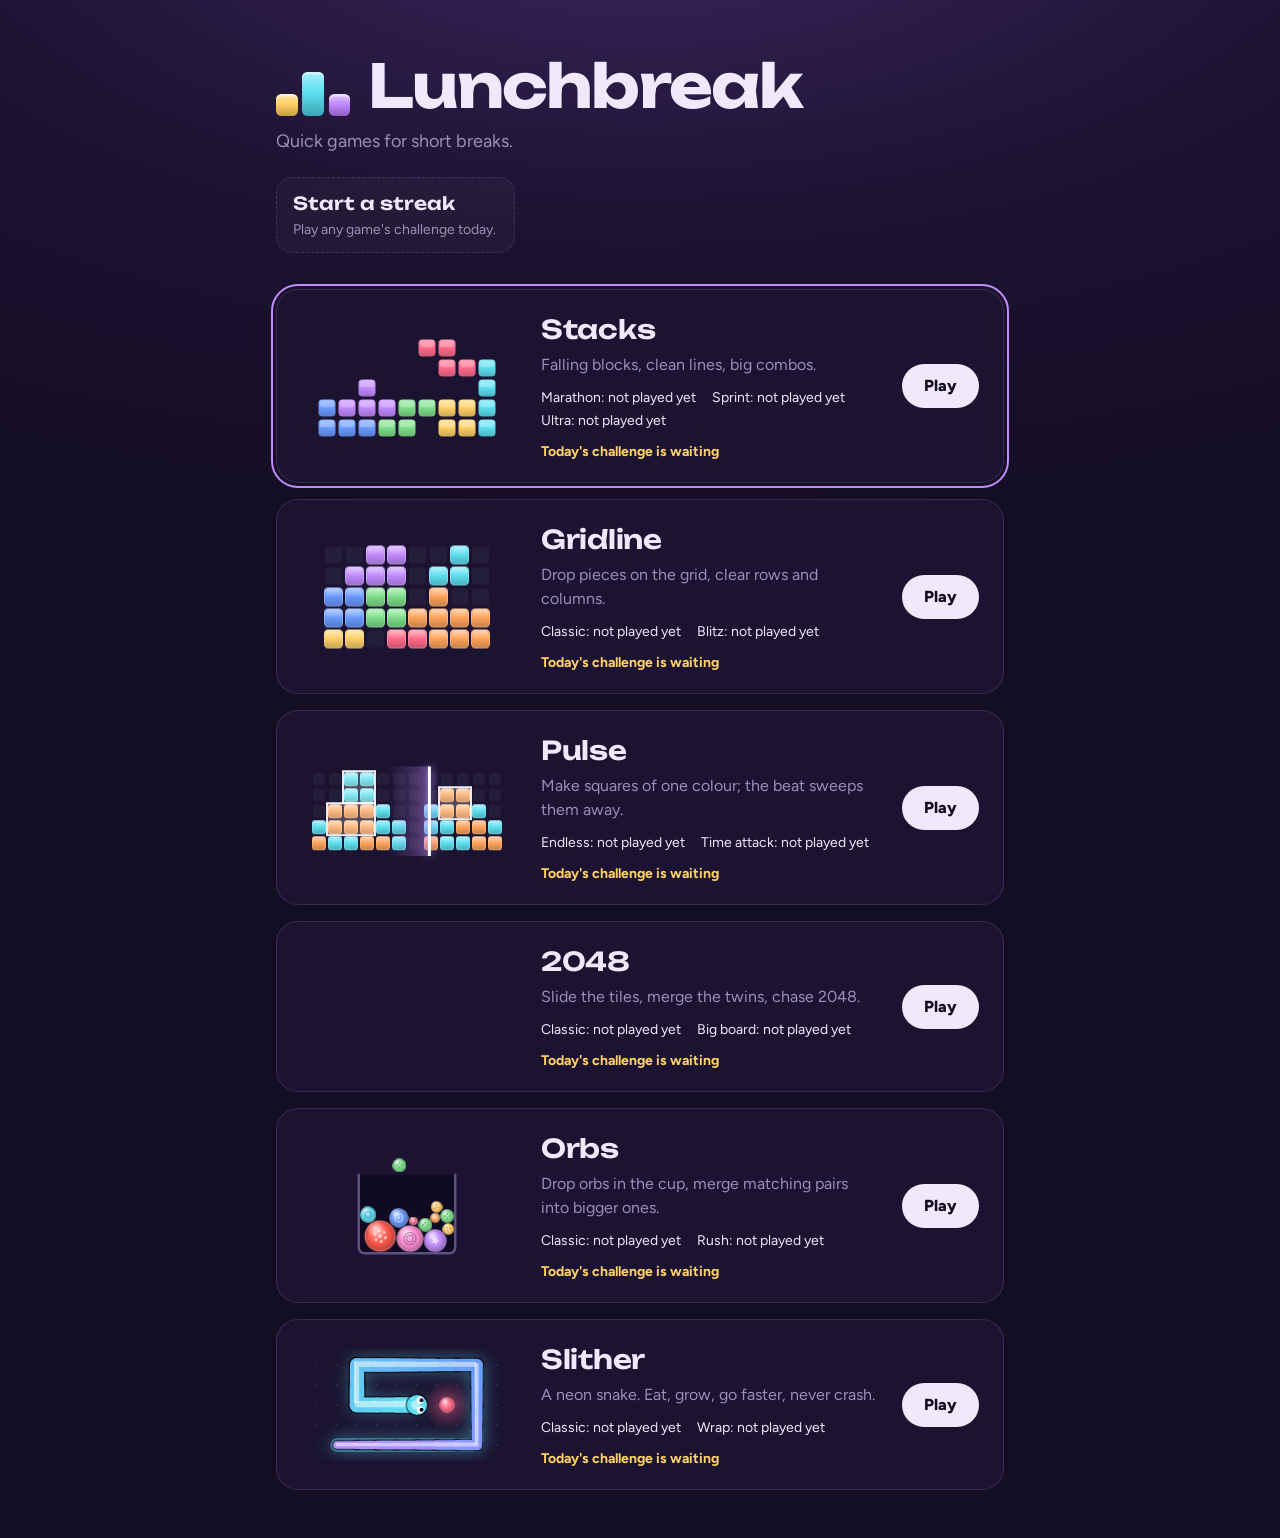
==== commit 4e0f8c63: "Deploy 18757dd" ====
--- a/index.html
+++ b/index.html
@@ -14,8 +14,10 @@
     <link rel="icon" href="./icons/icon.svg" type="image/svg+xml" />
     <link rel="apple-touch-icon" href="./icons/apple-touch-icon.png" />
     <title>Lunchbreak</title>
-    <script type="module" crossorigin src="./assets/index-CvN3FNJe.js"></script>
-    <link rel="stylesheet" crossorigin href="./assets/index-BXo3TIE1.css">
+    <script type="module" crossorigin src="./assets/main-B8YDYRpl.js"></script>
+    <link rel="modulepreload" crossorigin href="./assets/registry-BfmKnJvM.js">
+    <link rel="stylesheet" crossorigin href="./assets/registry-CEw8fi06.css">
+    <link rel="stylesheet" crossorigin href="./assets/main-CU1V7Mxv.css">
   </head>
   <body>
     <div id="app"></div>
--- a/assets/registry-CEw8fi06.css
+++ b/assets/registry-CEw8fi06.css
@@ -0,0 +1 @@
+@font-face{font-family:Unbounded Variable;font-style:normal;font-display:swap;font-weight:200 900;src:url([data-uri])format("woff2-variations");unicode-range:U+460-52F,U+1C80-1C8A,U+20B4,U+2DE0-2DFF,U+A640-A69F,U+FE2E-FE2F}@font-face{font-family:Unbounded Variable;font-style:normal;font-display:swap;font-weight:200 900;src:url(./unbounded-cyrillic-wght-normal-C627f1f8.woff2)format("woff2-variations");unicode-range:U+301,U+400-45F,U+490-491,U+4B0-4B1,U+2116}@font-face{font-family:Unbounded Variable;font-style:normal;font-display:swap;font-weight:200 900;src:url(./unbounded-vietnamese-wght-normal-rat7GD3o.woff2)format("woff2-variations");unicode-range:U+102-103,U+110-111,U+128-129,U+168-169,U+1A0-1A1,U+1AF-1B0,U+300-301,U+303-304,U+308-309,U+323,U+329,U+1EA0-1EF9,U+20AB}@font-face{font-family:Unbounded Variable;font-style:normal;font-display:swap;font-weight:200 900;src:url(./unbounded-latin-ext-wght-normal-D6H-S6MW.woff2)format("woff2-variations");unicode-range:U+100-2BA,U+2BD-2C5,U+2C7-2CC,U+2CE-2D7,U+2DD-2FF,U+304,U+308,U+329,U+1D00-1DBF,U+1E00-1E9F,U+1EF2-1EFF,U+2020,U+20A0-20AB,U+20AD-20C0,U+2113,U+2C60-2C7F,U+A720-A7FF}@font-face{font-family:Unbounded Variable;font-style:normal;font-display:swap;font-weight:200 900;src:url(./unbounded-latin-wght-normal-D5afBTBx.woff2)format("woff2-variations");unicode-range:U+??,U+131,U+152-153,U+2BB-2BC,U+2C6,U+2DA,U+2DC,U+304,U+308,U+329,U+2000-206F,U+20AC,U+2122,U+2191,U+2193,U+2212,U+2215,U+FEFF,U+FFFD}@font-face{font-family:Figtree Variable;font-style:normal;font-display:swap;font-weight:300 900;src:url(./figtree-latin-ext-wght-normal-DCwSJGxG.woff2)format("woff2-variations");unicode-range:U+100-2BA,U+2BD-2C5,U+2C7-2CC,U+2CE-2D7,U+2DD-2FF,U+304,U+308,U+329,U+1D00-1DBF,U+1E00-1E9F,U+1EF2-1EFF,U+2020,U+20A0-20AB,U+20AD-20C0,U+2113,U+2C60-2C7F,U+A720-A7FF}@font-face{font-family:Figtree Variable;font-style:normal;font-display:swap;font-weight:300 900;src:url(./figtree-latin-wght-normal-D_ZTVpCC.woff2)format("woff2-variations");unicode-range:U+??,U+131,U+152-153,U+2BB-2BC,U+2C6,U+2DA,U+2DC,U+304,U+308,U+329,U+2000-206F,U+20AC,U+2122,U+2191,U+2193,U+2212,U+2215,U+FEFF,U+FFFD}:root{--ink:#140e24;--dusk:#24173b;--plum:#3b2660;--text:#efe9fb;--muted:#9a90b8;--line:#c4b0ff29;--panel:#1e1434db;--gold:#ffd166;--violet:#c38bff;--font-display:"Unbounded Variable", "Arial Rounded MT Bold", system-ui, sans-serif;--font-body:"Figtree Variable", system-ui, -apple-system, "Segoe UI", sans-serif;--lightningcss-light: ;--lightningcss-dark:initial;color-scheme:dark}*{box-sizing:border-box}html,body{min-height:100%;margin:0}body{background:radial-gradient(110% 70% at 50% -12%, var(--plum) 0%, #1d1332 52%, var(--ink) 100%) fixed, var(--ink);color:var(--text);font-family:var(--font-body);-webkit-font-smoothing:antialiased;-webkit-tap-highlight-color:transparent;font-size:16px;line-height:1.5}body[data-view=game]{overscroll-behavior:none;touch-action:none;-webkit-user-select:none;user-select:none;-webkit-touch-callout:none;position:fixed;inset:0;overflow:hidden}#app{min-height:100dvh}button{font:inherit;color:inherit}:focus-visible{outline:2px solid var(--violet);outline-offset:3px}.home{max-width:760px;padding:max(56px, env(safe-area-inset-top)) 16px 48px;margin:0 auto}.home-mark{font-family:var(--font-display);letter-spacing:-.03em;align-items:flex-end;gap:.08em;margin:0;font-size:clamp(36px,8vw,60px);font-weight:700;line-height:1;display:flex}.mark-block{background:linear-gradient(180deg, #ffe4a3, var(--gold) 45%, #c99c3e);border-radius:.09em;width:.36em;height:.36em;box-shadow:inset 0 .04em #ffffff73}.mark-block:nth-child(2){background:linear-gradient(#a6efff,#5ee0f0 45%,#3aa6b4);height:.74em}.mark-block:nth-child(3){background:linear-gradient(180deg, #e3c8ff, var(--violet) 45%, #8e5fc2);margin-right:.22em}.home-sub{color:var(--muted);margin:12px 0 0;font-size:18px}.streak{border:1px dashed var(--line);background:#ffffff08;border-radius:16px;gap:2px;margin-top:22px;padding:12px 18px 12px 16px;display:inline-grid}.streak strong{font-family:var(--font-display);font-size:18px;font-weight:600}.streak span{color:var(--muted);font-size:14px}.streak.hot{border-style:solid;border-color:color-mix(in srgb, var(--gold) 50%, transparent);background:linear-gradient(90deg,#ffd1661f,#ffd16605)}.streak.hot strong{color:var(--gold)}.vr-link{border:1px solid color-mix(in srgb, var(--violet) 55%, transparent);color:var(--text);background:linear-gradient(90deg,#c38bff29,#c38bff08);border-radius:16px;gap:2px;margin:22px 0 0 12px;padding:12px 18px;text-decoration:none;display:inline-grid}.vr-link strong{font-family:var(--font-display);color:var(--violet);font-size:18px;font-weight:600}.vr-link span{color:var(--muted);font-size:14px}.game-list{gap:16px;margin-top:36px;display:grid}.game-card{background:var(--panel);border:1px solid var(--line);color:inherit;border-radius:22px;grid-template-columns:220px minmax(0,1fr) auto;grid-template-areas:"preview head play""preview bests play""preview daily play";align-content:center;column-gap:24px;padding:20px 24px 20px 20px;text-decoration:none;transition:border-color .15s,transform .15s;display:grid}a.game-card:hover{border-color:#c4b0ff6b;transform:translateY(-2px)}.game-preview{object-fit:contain;grid-area:preview;align-self:center;width:220px;min-width:0;height:112px;display:block}.game-head{grid-area:head;min-width:0}.game-head h2{font-family:var(--font-display);letter-spacing:-.01em;margin:0;font-size:26px;font-weight:600}.game-head p{color:var(--muted);margin:4px 0 10px}.game-bests{flex-wrap:wrap;grid-area:bests;gap:2px 16px;margin:0;padding:0;font-size:14px;list-style:none;display:flex}.game-card .game-daily{color:var(--gold);grid-area:daily;margin:10px 0 0;font-size:14px;font-weight:700}.game-card .game-daily.done{color:var(--muted);font-weight:600}.play-pill{background:var(--text);color:var(--ink);border-radius:999px;grid-area:play;align-self:center;padding:10px 22px;font-weight:800}@media (max-width:620px){.game-card{border-radius:18px;grid-template-columns:96px minmax(0,1fr) auto;grid-template-areas:"preview head head""bests bests bests""daily daily play";column-gap:14px;padding:14px 14px 14px 12px}.game-preview{width:96px;height:72px}.game-head{align-self:center}.game-head h2{font-size:21px}.game-head p{margin:2px 0 0;font-size:14px;line-height:1.35}.game-bests{color:color-mix(in srgb, var(--text) 85%, transparent);gap:0 12px;margin-top:10px;font-size:13px}.game-card .game-daily{align-self:center;margin:8px 0 0;font-size:13px}.play-pill{justify-self:end;margin-top:8px;padding:7px 16px;font-size:14px}}.touch-pad{touch-action:none;flex:none;justify-content:space-between;align-items:flex-end;gap:12px;padding:6px 14px 12px;display:flex}.pad-left{grid-template-columns:repeat(3, var(--pad,58px));grid-template-rows:repeat(2, var(--pad,58px));gap:8px;display:grid}.pad-hold{grid-area:1/1}.pad-up{grid-area:1/2}.pad-l{grid-area:2/1}.pad-down{grid-area:2/2}.pad-r{grid-area:2/3}.pad-right{align-items:flex-end;gap:12px;display:flex}.pad-btn{border:1px solid var(--line);color:var(--text);touch-action:none;-webkit-user-select:none;user-select:none;background:#ffffff12;border-radius:18px;place-items:center;padding:0;transition:background 80ms,transform 80ms;display:grid}.pad-ccw{width:calc(var(--pad,58px) * 1.1);height:calc(var(--pad,58px) * 1.1);border-radius:50%}.pad-cw{width:calc(var(--pad,58px) * 1.3);height:calc(var(--pad,58px) * 1.3);margin-bottom:calc(var(--pad,58px) * .55);border-radius:50%}.pad-btn.down{background:#c38bff61;transform:scale(.94)}.pad-hold span{font-size:14px;font-weight:800}.pad-btn svg{width:26px;height:26px}@media (max-width:380px){.touch-pad{--pad:50px}}
--- a/assets/main-CU1V7Mxv.css
+++ b/assets/main-CU1V7Mxv.css
@@ -0,0 +1 @@
+.game{padding:env(safe-area-inset-top) env(safe-area-inset-right) env(safe-area-inset-bottom) env(safe-area-inset-left);flex-direction:column;display:flex;position:fixed;inset:0}.backdrop{pointer-events:none;display:block;position:absolute;inset:0}.stage{touch-action:none;flex:1;min-height:0;position:relative}.stage canvas{display:block;position:absolute;inset:0}.hud-buttons{opacity:0;pointer-events:none;gap:8px;transition:opacity .2s;display:flex;position:absolute;top:12px;right:12px}.game[data-phase=playing] .hud-buttons,.game[data-phase=countdown] .hud-buttons{opacity:1;pointer-events:auto}.icon-btn{border:1px solid var(--line);width:40px;height:40px;color:var(--muted);cursor:pointer;background:#ffffff0d;border-radius:12px;place-items:center;padding:0;display:grid}.icon-btn:hover{color:var(--text)}.icon-btn svg{width:20px;height:20px}.game .overlay{z-index:5;-webkit-backdrop-filter:blur(6px);backdrop-filter:blur(6px);touch-action:pan-y;-webkit-user-select:none;user-select:none;background:#0e091c94;place-items:start center;padding:16px;display:grid;position:absolute;inset:0;overflow-y:auto}.game .overlay>*{margin-block:auto}.game .overlay.title-screen{background:#0e091c6b}.panel,.help-card,.sheet{background:var(--panel);border:1px solid var(--line);border-radius:24px;width:min(440px,100%);padding:28px;box-shadow:0 30px 80px #00000073}.panel.hidden{display:none}.panel.compact{width:min(320px,100%)}.panel h2,.help-card h2,.sheet h2{font-family:var(--font-display);letter-spacing:-.01em;margin:0;font-size:26px;font-weight:600}.wordmark{font-family:var(--font-display);letter-spacing:-.035em;margin:14px 0 6px;font-size:52px;font-weight:700;line-height:1}.lede{color:var(--muted);margin:0 0 22px}.back-link{color:var(--muted);cursor:pointer;background:0 0;border:0;align-items:center;gap:2px;margin-left:-4px;padding:2px 4px;font-size:14px;font-weight:600;display:inline-flex}.back-link:hover{color:var(--text)}.back-link svg{width:18px;height:18px}.modes{gap:10px;display:grid}.mode{border:1px solid var(--line);text-align:left;cursor:pointer;background:#ffffff0a;border-radius:16px;grid-template-columns:1fr auto;grid-template-areas:"name best""desc desc";padding:14px 16px 14px 22px;transition:background .15s,border-color .15s,transform .1s;display:grid;position:relative;overflow:hidden}.mode:before{content:"";background:var(--mode);width:4px;box-shadow:0 0 14px var(--mode);border-radius:0 4px 4px 0;position:absolute;top:14px;bottom:14px;left:0}.mode:hover,.mode:focus-visible{border-color:color-mix(in srgb, var(--mode) 55%, transparent);background:#ffffff14}.mode:focus-visible{outline:none}.mode:active{transform:scale(.985)}.mode-name{font-family:var(--font-display);grid-area:name;font-size:18px;font-weight:600}.mode-desc{color:var(--muted);grid-area:desc;margin-top:2px;font-size:14px}.mode-best{color:var(--mode);font-family:var(--font-display);grid-area:best;align-self:center;font-size:14px;font-weight:500}.level-pick{color:var(--muted);align-items:center;gap:10px;margin-top:16px;font-size:14px;display:flex}.level-pick span{flex:1}.level-pick output{min-width:2ch;color:var(--text);font-family:var(--font-display);text-align:center}.step{border:1px solid var(--line);cursor:pointer;background:#ffffff0d;border-radius:10px;width:34px;height:34px;padding:0;font-size:18px;line-height:1}.panel-foot{border-top:1px solid var(--line);gap:20px;margin-top:20px;padding-top:16px;display:flex}.text-btn{color:var(--muted);cursor:pointer;background:0 0;border:0;padding:4px 0;font-weight:600}.text-btn:hover{color:var(--text)}.btn{border:1px solid var(--line);cursor:pointer;background:#ffffff0d;border-radius:14px;padding:12px 18px;font-weight:700;transition:transform .1s,background .15s}.btn:hover{background:#ffffff1a}.btn:active{transform:scale(.98)}.btn.primary{background:var(--text);color:var(--ink);border-color:#0000}.btn.ghost{background:0 0}.btn:disabled{opacity:.5;cursor:default}.stack-buttons{gap:10px;margin-top:18px;display:grid}.hint{color:var(--muted);margin:14px 0 0;font-size:13px}.results-panel{width:min(500px,100%)}.eyebrow-mode{color:var(--mode);margin:0 0 2px;font-size:15px;font-weight:700}.result-main{font-family:var(--font-display);letter-spacing:-.03em;margin:8px 0 6px;font-size:clamp(36px,9vw,56px);font-weight:700;line-height:1.05}.badge{background:#ffffff14;border-radius:999px;margin:2px 0 0;padding:4px 12px;font-size:13px;font-weight:700;display:inline-block}.badge.best{background:var(--gold);color:var(--ink)}.badge{opacity:0;transform:scale(2.2)rotate(-8deg)}.badge.show{animation:.38s cubic-bezier(.2,1.5,.4,1) forwards stamp}@keyframes stamp{to{opacity:1;transform:scale(1)rotate(-2deg)}}.results-panel.win h2{color:var(--gold)}.results-panel.fail h2{color:#ff8fa3}.game .overlay.results .results-panel{animation:.45s cubic-bezier(.2,.9,.3,1) both rise-in}@keyframes rise-in{0%{opacity:0;transform:translateY(24px)scale(.97)}}.compare{margin:4px 0 10px}.compare-bar{background:#ffffff14;border-radius:3px;height:6px;overflow:hidden}.compare-bar span{background:var(--mode);width:0;height:100%;box-shadow:0 0 10px var(--mode);border-radius:3px;transition:width .9s cubic-bezier(.2,.8,.2,1);display:block}.compare.show .compare-bar span{width:calc(var(--p) * 100%)}.compare p{color:var(--muted);margin:6px 0 0;font-size:14px}@media (prefers-reduced-motion:reduce){.badge,.badge.show{opacity:1;animation:none;transform:none}.game .overlay.results .results-panel{animation:none}}.stat-grid{grid-template-columns:repeat(4,1fr);gap:14px 10px;margin:22px 0;display:grid}.stat-grid dt{color:var(--muted);font-size:12px}.stat-grid dd{font-family:var(--font-display);margin:0;font-size:17px}.board-table{border-collapse:collapse;width:100%;margin-top:24px;font-size:14px}.board-table caption{color:var(--muted);text-align:left;padding-bottom:6px;font-size:13px;font-weight:600}.board-table td{border-top:1px solid var(--line);padding:6px 4px}.board-table td:first-child{width:2.5ch;color:var(--muted)}.board-table .num{font-family:var(--font-display)}.board-table .date{color:var(--muted);text-align:right}.board-table tr.me td{color:var(--mode)}.row-buttons{gap:10px;display:flex}.row-buttons .btn{flex:1}@media (max-width:440px){.panel,.help-card,.sheet{padding:22px 18px}.stat-grid{gap:10px 8px;margin:16px 0 20px}.stat-grid dt{font-size:11px}.stat-grid dd{font-size:14px}}.help-card{width:min(520px,100%)}.help-card p{margin:10px 0 0}.help-card h3,.sheet h3{margin:22px 0 6px;font-size:15px;font-weight:700}.help-keys{margin:0}.help-keys div{border-bottom:1px solid var(--line);justify-content:space-between;gap:12px;padding:7px 0;font-size:14px;display:flex}.help-keys dt{color:var(--muted)}.help-keys dd{text-align:right;margin:0}.help-card .btn{width:100%;margin-top:20px}kbd{border:1px solid var(--line);min-width:1.8em;font-family:var(--font-body);text-align:center;background:#ffffff14;border-radius:6px;padding:1px 7px;font-size:12px;font-weight:700;display:inline-block}.game .overlay.settings{z-index:10}.sheet{width:min(560px,100%);margin:8px auto}.sheet-head{justify-content:space-between;align-items:center;display:flex}.sheet .row{border-bottom:1px solid var(--line);justify-content:space-between;align-items:center;gap:12px;min-height:48px;padding:6px 0;display:flex}.sheet .row.slider input{flex:1;max-width:220px}.sheet output{min-width:60px;font-family:var(--font-display);text-align:right;font-size:13px}.sheet .hint{margin:0 0 6px}.seg{border:1px solid var(--line);background:#ffffff0d;border-radius:12px;flex-wrap:wrap;padding:3px;display:inline-flex}.seg button{color:var(--muted);cursor:pointer;background:0 0;border:0;border-radius:9px;padding:6px 10px;font-size:13px;font-weight:700}.seg button[aria-checked=true]{background:var(--text);color:var(--ink)}.switch{appearance:none;cursor:pointer;background:#ffffff24;border-radius:999px;flex:none;width:44px;height:26px;margin:0;transition:background .15s;position:relative}.switch:after{content:"";background:var(--text);border-radius:50%;width:20px;height:20px;transition:transform .15s;position:absolute;top:3px;left:3px}.switch:checked{background:#4fae6b}.switch:checked:after{transform:translate(18px)}input[type=range]{accent-color:var(--violet)}.keys .key-row{grid-template-columns:1fr 92px 92px;align-items:center;gap:8px;padding:4px 0;font-size:14px;display:grid}.key{border:1px solid var(--line);cursor:pointer;background:#ffffff0f;border-radius:8px;padding:6px 8px;font-size:13px;font-weight:700}.key.empty{color:var(--muted);border-style:dashed;font-weight:500}.key.capturing{background:var(--violet);color:var(--ink)}.sheet .text-btn{margin-top:10px}@media (max-width:440px){.keys .key-row{grid-template-columns:1fr 72px 72px}}.boss{z-index:100;--lightningcss-light:initial;--lightningcss-dark: ;color-scheme:light;background:#f4f4f2;justify-content:center;padding:56px 16px;display:flex;position:fixed;inset:0}.boss-doc{background:#fff;width:min(720px,100%);height:-moz-fit-content;height:fit-content;padding:56px 64px;box-shadow:0 1px 3px #0000001f}.boss-title{background:#d9d9d6;border-radius:4px;width:42%;height:22px;margin-bottom:30px}.boss-line{background:#e7e7e4;border-radius:3px;height:10px;margin:13px 0}.boss-gap{height:18px}@media (max-width:600px){.boss-doc{padding:32px 24px}}.game .stage canvas.playfield{touch-action:none;display:block;position:absolute;inset:0}.fx-layer{pointer-events:none;position:absolute;inset:0;overflow:hidden}.kit-toast{white-space:nowrap;justify-items:center;animation:1.3s cubic-bezier(.2,.9,.3,1) forwards toast-pop;display:grid;position:absolute;transform:translate(-50%,-50%)}.kit-toast strong{color:var(--c);font-family:var(--font-display);text-shadow:0 0 18px color-mix(in srgb, var(--c) 70%, transparent), 0 2px 0 #00000059;font-weight:700;line-height:1.05}.kit-toast span{color:var(--muted);font-size:14px;font-weight:700}.kit-toast.size-s strong{font-size:20px}.kit-toast.size-m strong{font-size:clamp(24px,4.5vw,34px)}.kit-toast.size-l strong{font-size:clamp(32px,7vw,52px)}@keyframes toast-pop{0%{opacity:0;transform:translate(-50%,-50%)scale(.6)}14%{opacity:1;transform:translate(-50%,-50%)scale(1.08)}24%{transform:translate(-50%,-50%)scale(1)}72%{opacity:1;transform:translate(-50%,calc(-50% - 14px))scale(1)}to{opacity:0;transform:translate(-50%,calc(-50% - 26px))scale(.98)}}.kit-slam{background:#0a0614b8;justify-items:center;gap:2px;padding:14px 8px;animation:.3s ease-out both slam-band;display:grid;position:absolute;transform:translateY(-50%)}.kit-slam strong{max-width:100%;font-family:var(--font-display);text-align:center;font-size:clamp(30px,6vw,46px);font-weight:700;line-height:1.05;animation:.26s cubic-bezier(.3,1.3,.5,1) .12s both slam-in}.kit-slam span{color:var(--text);font-size:17px;font-weight:700;animation:.26s ease-out .26s both slam-in}.kit-slam.fail strong{color:#ff8fa3;text-shadow:0 0 24px #ff5a78bf}.kit-slam.win strong{color:var(--gold);text-shadow:0 0 24px #ffd166bf}@keyframes slam-band{0%{opacity:0}}@keyframes slam-in{0%{opacity:0;transform:scale(2.3)}}.kit-count{color:var(--text);font-family:var(--font-display);text-shadow:0 0 28px #c38bffb3;font-size:clamp(40px,8vw,60px);font-weight:700;animation:.26s cubic-bezier(.3,1.4,.5,1) both count-in;position:absolute;transform:translate(-50%,-50%)}@keyframes count-in{0%{opacity:0;transform:translate(-50%,-50%)scale(.5)}}.mode.daily{border-style:dashed;border-color:color-mix(in srgb, var(--gold) 45%, transparent)}.daily-line{color:var(--muted);margin:10px 0 0;font-size:14px}.daily-line strong{color:var(--gold)}@keyframes toast-fade{0%{opacity:0}12%{opacity:1}78%{opacity:1}to{opacity:0}}@media (prefers-reduced-motion:reduce){.kit-toast{animation-name:toast-fade}.kit-slam,.kit-slam strong,.kit-slam span,.kit-count{animation-duration:1ms}}.sound-hint{background:var(--text);width:max-content;max-width:240px;color:var(--ink);pointer-events:none;border-radius:12px;padding:8px 12px;font-size:14px;font-weight:700;line-height:1.3;animation:.3s ease-out both hint-in,.4s ease-in 5.6s forwards hint-out;position:absolute;top:calc(100% + 10px);right:48px}.sound-hint:before{content:"";background:var(--text);width:12px;height:12px;position:absolute;top:-6px;right:14px;transform:rotate(45deg)}@keyframes hint-in{0%{opacity:0;transform:translateY(-6px)}}@keyframes hint-out{to{opacity:0}}body[data-view=game] .stage,body[data-view=game] .touch-pad{-webkit-user-select:none;user-select:none;-webkit-touch-callout:none}
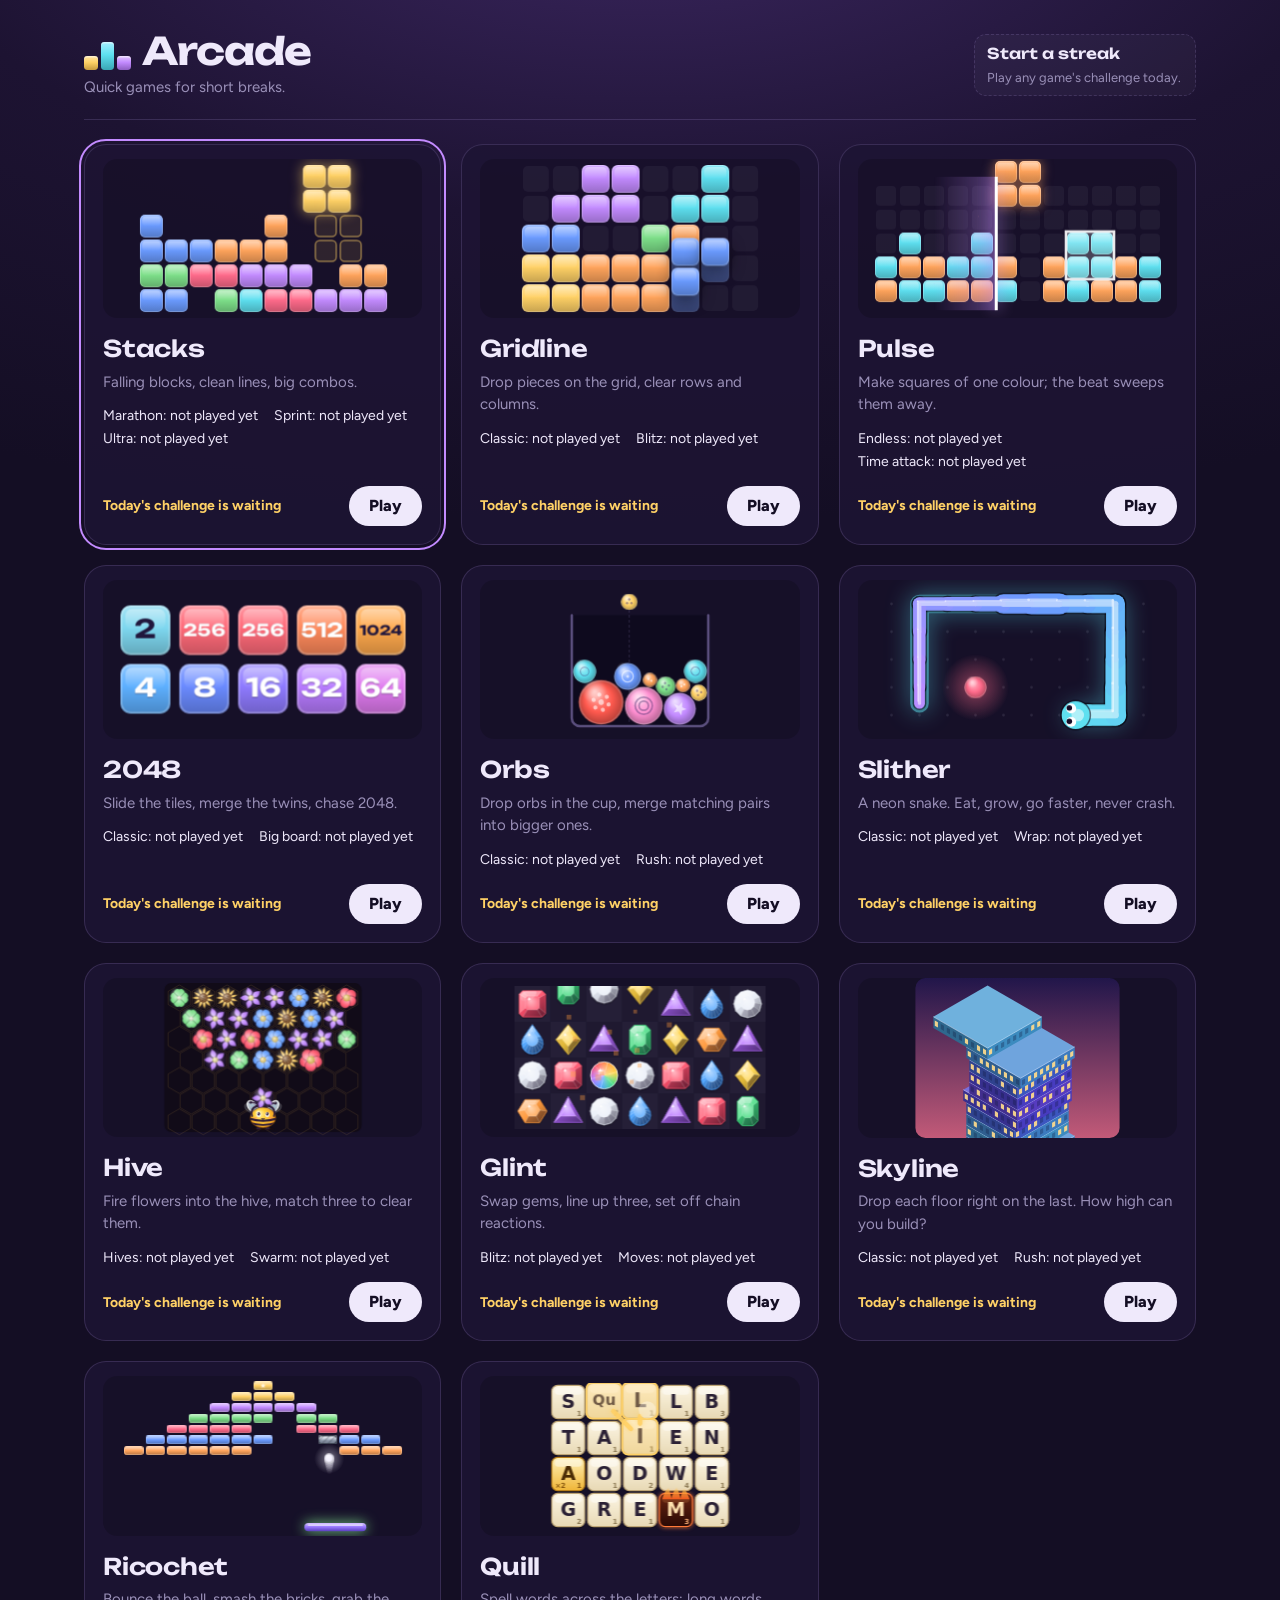
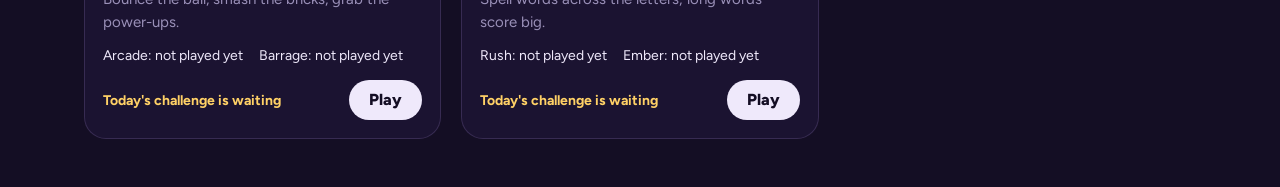
==== commit d8286493: "Deploy 7582f03" ====
--- a/index.html
+++ b/index.html
@@ -14,9 +14,9 @@
     <link rel="icon" href="./icons/icon.svg" type="image/svg+xml" />
     <link rel="apple-touch-icon" href="./icons/apple-touch-icon.png" />
     <title>Lunchbreak</title>
-    <script type="module" crossorigin src="./assets/main-B8YDYRpl.js"></script>
-    <link rel="modulepreload" crossorigin href="./assets/registry-BfmKnJvM.js">
-    <link rel="stylesheet" crossorigin href="./assets/registry-CEw8fi06.css">
+    <script type="module" crossorigin src="./assets/main-D9l6IyVM.js"></script>
+    <link rel="modulepreload" crossorigin href="./assets/registry-b6H3vZsk.js">
+    <link rel="stylesheet" crossorigin href="./assets/registry-BLpkn-fs.css">
     <link rel="stylesheet" crossorigin href="./assets/main-CU1V7Mxv.css">
   </head>
   <body>
--- a/assets/registry-BLpkn-fs.css
+++ b/assets/registry-BLpkn-fs.css
@@ -0,0 +1 @@
+@font-face{font-family:Unbounded Variable;font-style:normal;font-display:swap;font-weight:200 900;src:url([data-uri])format("woff2-variations");unicode-range:U+460-52F,U+1C80-1C8A,U+20B4,U+2DE0-2DFF,U+A640-A69F,U+FE2E-FE2F}@font-face{font-family:Unbounded Variable;font-style:normal;font-display:swap;font-weight:200 900;src:url(./unbounded-cyrillic-wght-normal-C627f1f8.woff2)format("woff2-variations");unicode-range:U+301,U+400-45F,U+490-491,U+4B0-4B1,U+2116}@font-face{font-family:Unbounded Variable;font-style:normal;font-display:swap;font-weight:200 900;src:url(./unbounded-vietnamese-wght-normal-rat7GD3o.woff2)format("woff2-variations");unicode-range:U+102-103,U+110-111,U+128-129,U+168-169,U+1A0-1A1,U+1AF-1B0,U+300-301,U+303-304,U+308-309,U+323,U+329,U+1EA0-1EF9,U+20AB}@font-face{font-family:Unbounded Variable;font-style:normal;font-display:swap;font-weight:200 900;src:url(./unbounded-latin-ext-wght-normal-D6H-S6MW.woff2)format("woff2-variations");unicode-range:U+100-2BA,U+2BD-2C5,U+2C7-2CC,U+2CE-2D7,U+2DD-2FF,U+304,U+308,U+329,U+1D00-1DBF,U+1E00-1E9F,U+1EF2-1EFF,U+2020,U+20A0-20AB,U+20AD-20C0,U+2113,U+2C60-2C7F,U+A720-A7FF}@font-face{font-family:Unbounded Variable;font-style:normal;font-display:swap;font-weight:200 900;src:url(./unbounded-latin-wght-normal-D5afBTBx.woff2)format("woff2-variations");unicode-range:U+??,U+131,U+152-153,U+2BB-2BC,U+2C6,U+2DA,U+2DC,U+304,U+308,U+329,U+2000-206F,U+20AC,U+2122,U+2191,U+2193,U+2212,U+2215,U+FEFF,U+FFFD}@font-face{font-family:Figtree Variable;font-style:normal;font-display:swap;font-weight:300 900;src:url(./figtree-latin-ext-wght-normal-DCwSJGxG.woff2)format("woff2-variations");unicode-range:U+100-2BA,U+2BD-2C5,U+2C7-2CC,U+2CE-2D7,U+2DD-2FF,U+304,U+308,U+329,U+1D00-1DBF,U+1E00-1E9F,U+1EF2-1EFF,U+2020,U+20A0-20AB,U+20AD-20C0,U+2113,U+2C60-2C7F,U+A720-A7FF}@font-face{font-family:Figtree Variable;font-style:normal;font-display:swap;font-weight:300 900;src:url(./figtree-latin-wght-normal-D_ZTVpCC.woff2)format("woff2-variations");unicode-range:U+??,U+131,U+152-153,U+2BB-2BC,U+2C6,U+2DA,U+2DC,U+304,U+308,U+329,U+2000-206F,U+20AC,U+2122,U+2191,U+2193,U+2212,U+2215,U+FEFF,U+FFFD}:root{--ink:#140e24;--dusk:#24173b;--plum:#3b2660;--text:#efe9fb;--muted:#9a90b8;--line:#c4b0ff29;--panel:#1e1434db;--gold:#ffd166;--violet:#c38bff;--font-display:"Unbounded Variable", "Arial Rounded MT Bold", system-ui, sans-serif;--font-body:"Figtree Variable", system-ui, -apple-system, "Segoe UI", sans-serif;--lightningcss-light: ;--lightningcss-dark:initial;color-scheme:dark}*{box-sizing:border-box}html,body{min-height:100%;margin:0}body{background:radial-gradient(110% 70% at 50% -12%, var(--plum) 0%, #1d1332 52%, var(--ink) 100%) fixed, var(--ink);color:var(--text);font-family:var(--font-body);-webkit-font-smoothing:antialiased;-webkit-tap-highlight-color:transparent;font-size:16px;line-height:1.5}body[data-view=game]{overscroll-behavior:none;touch-action:none;-webkit-user-select:none;user-select:none;-webkit-touch-callout:none;position:fixed;inset:0;overflow:hidden}#app{min-height:100dvh}button{font:inherit;color:inherit}:focus-visible{outline:2px solid var(--violet);outline-offset:3px}.home{max-width:760px;padding:max(32px, env(safe-area-inset-top)) 16px 48px;margin:0 auto}.home-head{border-bottom:1px solid var(--line);grid-template-columns:minmax(0,1fr) auto;align-items:center;column-gap:24px;padding-bottom:20px;display:grid}.home-head .streak{grid-area:1/2/span 2;max-width:280px;margin-top:0}.home-mark{font-family:var(--font-display);letter-spacing:-.03em;align-items:flex-end;gap:.08em;margin:0;font-size:clamp(28px,6vw,38px);font-weight:700;line-height:1;display:flex}.mark-block{background:linear-gradient(180deg, #ffe4a3, var(--gold) 45%, #c99c3e);border-radius:.09em;width:.36em;height:.36em;box-shadow:inset 0 .04em #ffffff73}.mark-block:nth-child(2){background:linear-gradient(#a6efff,#5ee0f0 45%,#3aa6b4);height:.74em}.mark-block:nth-child(3){background:linear-gradient(180deg, #e3c8ff, var(--violet) 45%, #8e5fc2);margin-right:.22em}.home-sub{color:var(--muted);margin:6px 0 0;font-size:15px}.streak{border:1px dashed var(--line);background:#ffffff08;border-radius:12px;gap:2px;margin-top:14px;padding:8px 14px 8px 12px;display:inline-grid}.streak strong{font-family:var(--font-display);font-size:15px;font-weight:600}.streak span{color:var(--muted);font-size:13px}.streak.hot{border-style:solid;border-color:color-mix(in srgb, var(--gold) 50%, transparent);background:linear-gradient(90deg,#ffd1661f,#ffd16605)}.streak.hot strong{color:var(--gold)}.vr-link{border:1px solid color-mix(in srgb, var(--violet) 55%, transparent);color:var(--text);background:linear-gradient(90deg,#c38bff29,#c38bff08);border-radius:16px;gap:2px;margin:22px 0 0 12px;padding:12px 18px;text-decoration:none;display:inline-grid}.vr-link strong{font-family:var(--font-display);color:var(--violet);font-size:18px;font-weight:600}.vr-link span{color:var(--muted);font-size:14px}.game-list{gap:16px;margin-top:20px;display:grid}.game-card{background:var(--panel);border:1px solid var(--line);color:inherit;border-radius:22px;grid-template-columns:220px minmax(0,1fr) auto;grid-template-areas:"preview head play""preview bests play""preview daily play";align-content:center;column-gap:24px;padding:20px 24px 20px 20px;text-decoration:none;transition:border-color .15s,transform .15s;display:grid}a.game-card:hover{border-color:#c4b0ff6b;transform:translateY(-2px)}.game-preview{object-fit:contain;grid-area:preview;align-self:center;width:220px;min-width:0;height:112px;display:block}.game-head{grid-area:head;min-width:0}.game-head h2{font-family:var(--font-display);letter-spacing:-.01em;margin:0;font-size:26px;font-weight:600}.game-head p{color:var(--muted);margin:4px 0 10px}.game-bests{flex-wrap:wrap;grid-area:bests;gap:2px 16px;margin:0;padding:0;font-size:14px;list-style:none;display:flex}.game-card .game-daily{color:var(--gold);grid-area:daily;margin:10px 0 0;font-size:14px;font-weight:700}.game-card .game-daily.done{color:var(--muted);font-weight:600}.play-pill{background:var(--text);color:var(--ink);border-radius:999px;grid-area:play;align-self:center;padding:10px 22px;font-weight:800}@media (max-width:620px){.home-head{border-bottom:0;grid-template-columns:minmax(0,1fr);padding-bottom:0}.home-head .streak{flex-wrap:wrap;grid-area:auto/1;align-items:baseline;column-gap:8px;max-width:none;margin-top:14px;display:flex}.game-card{border-radius:18px;grid-template-columns:96px minmax(0,1fr) auto;grid-template-areas:"preview head head""bests bests bests""daily daily play";column-gap:14px;padding:14px 14px 14px 12px}.game-preview{width:96px;height:72px}.game-head{align-self:center}.game-head h2{font-size:21px}.game-head p{margin:2px 0 0;font-size:14px;line-height:1.35}.game-bests{color:color-mix(in srgb, var(--text) 85%, transparent);gap:0 12px;margin-top:10px;font-size:13px}.game-card .game-daily{align-self:center;margin:8px 0 0;font-size:13px}.play-pill{justify-self:end;margin-top:8px;padding:7px 16px;font-size:14px}}@media (min-width:760px){.home{max-width:1160px;padding-inline:24px}.game-list{grid-template-columns:repeat(auto-fill,minmax(300px,1fr));gap:20px;margin-top:24px}.game-card{grid-template:"preview preview""head head""bests bests"1fr"daily play"/minmax(0,1fr) auto;align-content:stretch;column-gap:16px;padding:14px 18px 18px}a.game-card:hover{transform:translateY(-3px)}.game-preview{aspect-ratio:2;background:#0000002e;border-radius:14px;width:100%;height:auto;margin-bottom:14px}.game-head h2{font-size:23px}.game-head p{margin:4px 0 12px;font-size:15px}.game-bests{align-self:start}.game-card .game-daily{align-self:center;margin:14px 0 0}.play-pill{align-self:end;margin-top:14px;padding:8px 20px}}:root[data-glide]::view-transition-old(root){transform-origin:var(--glide-x,50vw) var(--glide-y,50vh);will-change:transform, opacity}:root[data-glide]::view-transition-new(root){transform-origin:var(--glide-x,50vw) var(--glide-y,50vh);will-change:transform, opacity}:root[data-glide=in]::view-transition-old(root){--glide-to:1.16;animation:.38s cubic-bezier(.5,0,.75,0) both glide-away}:root[data-glide=in]::view-transition-new(root){--glide-from:.9;animation:.48s cubic-bezier(.16,1,.3,1) 70ms both glide-arrive}:root[data-glide=out]::view-transition-old(root){--glide-to:.9;animation:.34s cubic-bezier(.5,0,.75,0) both glide-away}:root[data-glide=out]::view-transition-new(root){--glide-from:1.1;animation:.48s cubic-bezier(.16,1,.3,1) 60ms both glide-arrive}:root[data-glide=swap]::view-transition-old(root){--glide-to:1;--glide-from:1;animation-duration:.22s;animation-timing-function:ease}:root[data-glide=swap]::view-transition-new(root){--glide-to:1;--glide-from:1;animation-duration:.22s;animation-timing-function:ease}:root[data-glide-level=reduced]::view-transition-old(root){--glide-to:1;--glide-from:1;animation-duration:.22s;animation-timing-function:ease}:root[data-glide-level=reduced]::view-transition-new(root){--glide-to:1;--glide-from:1;animation-duration:.22s;animation-timing-function:ease}@media (prefers-reduced-motion:reduce){:root[data-glide]::view-transition-old(root){--glide-to:1;--glide-from:1;animation-duration:.22s;animation-delay:0s}:root[data-glide]::view-transition-new(root){--glide-to:1;--glide-from:1;animation-duration:.22s;animation-delay:0s}}@keyframes glide-away{to{opacity:0;transform:scale(var(--glide-to,1))}}@keyframes glide-arrive{0%{opacity:0;transform:scale(var(--glide-from,1))}}.touch-pad{touch-action:none;flex:none;justify-content:space-between;align-items:flex-end;gap:12px;padding:6px 14px 12px;display:flex}.pad-left{grid-template-columns:repeat(3, var(--pad,58px));grid-template-rows:repeat(2, var(--pad,58px));gap:8px;display:grid}.pad-hold{grid-area:1/1}.pad-up{grid-area:1/2}.pad-l{grid-area:2/1}.pad-down{grid-area:2/2}.pad-r{grid-area:2/3}.pad-right{align-items:flex-end;gap:12px;display:flex}.pad-btn{border:1px solid var(--line);color:var(--text);touch-action:none;-webkit-user-select:none;user-select:none;background:#ffffff12;border-radius:18px;place-items:center;padding:0;transition:background 80ms,transform 80ms;display:grid}.pad-ccw{width:calc(var(--pad,58px) * 1.1);height:calc(var(--pad,58px) * 1.1);border-radius:50%}.pad-cw{width:calc(var(--pad,58px) * 1.3);height:calc(var(--pad,58px) * 1.3);margin-bottom:calc(var(--pad,58px) * .55);border-radius:50%}.pad-btn.down{background:#c38bff61;transform:scale(.94)}.pad-hold span{font-size:14px;font-weight:800}.pad-btn svg{width:26px;height:26px}@media (max-width:380px){.touch-pad{--pad:50px}}
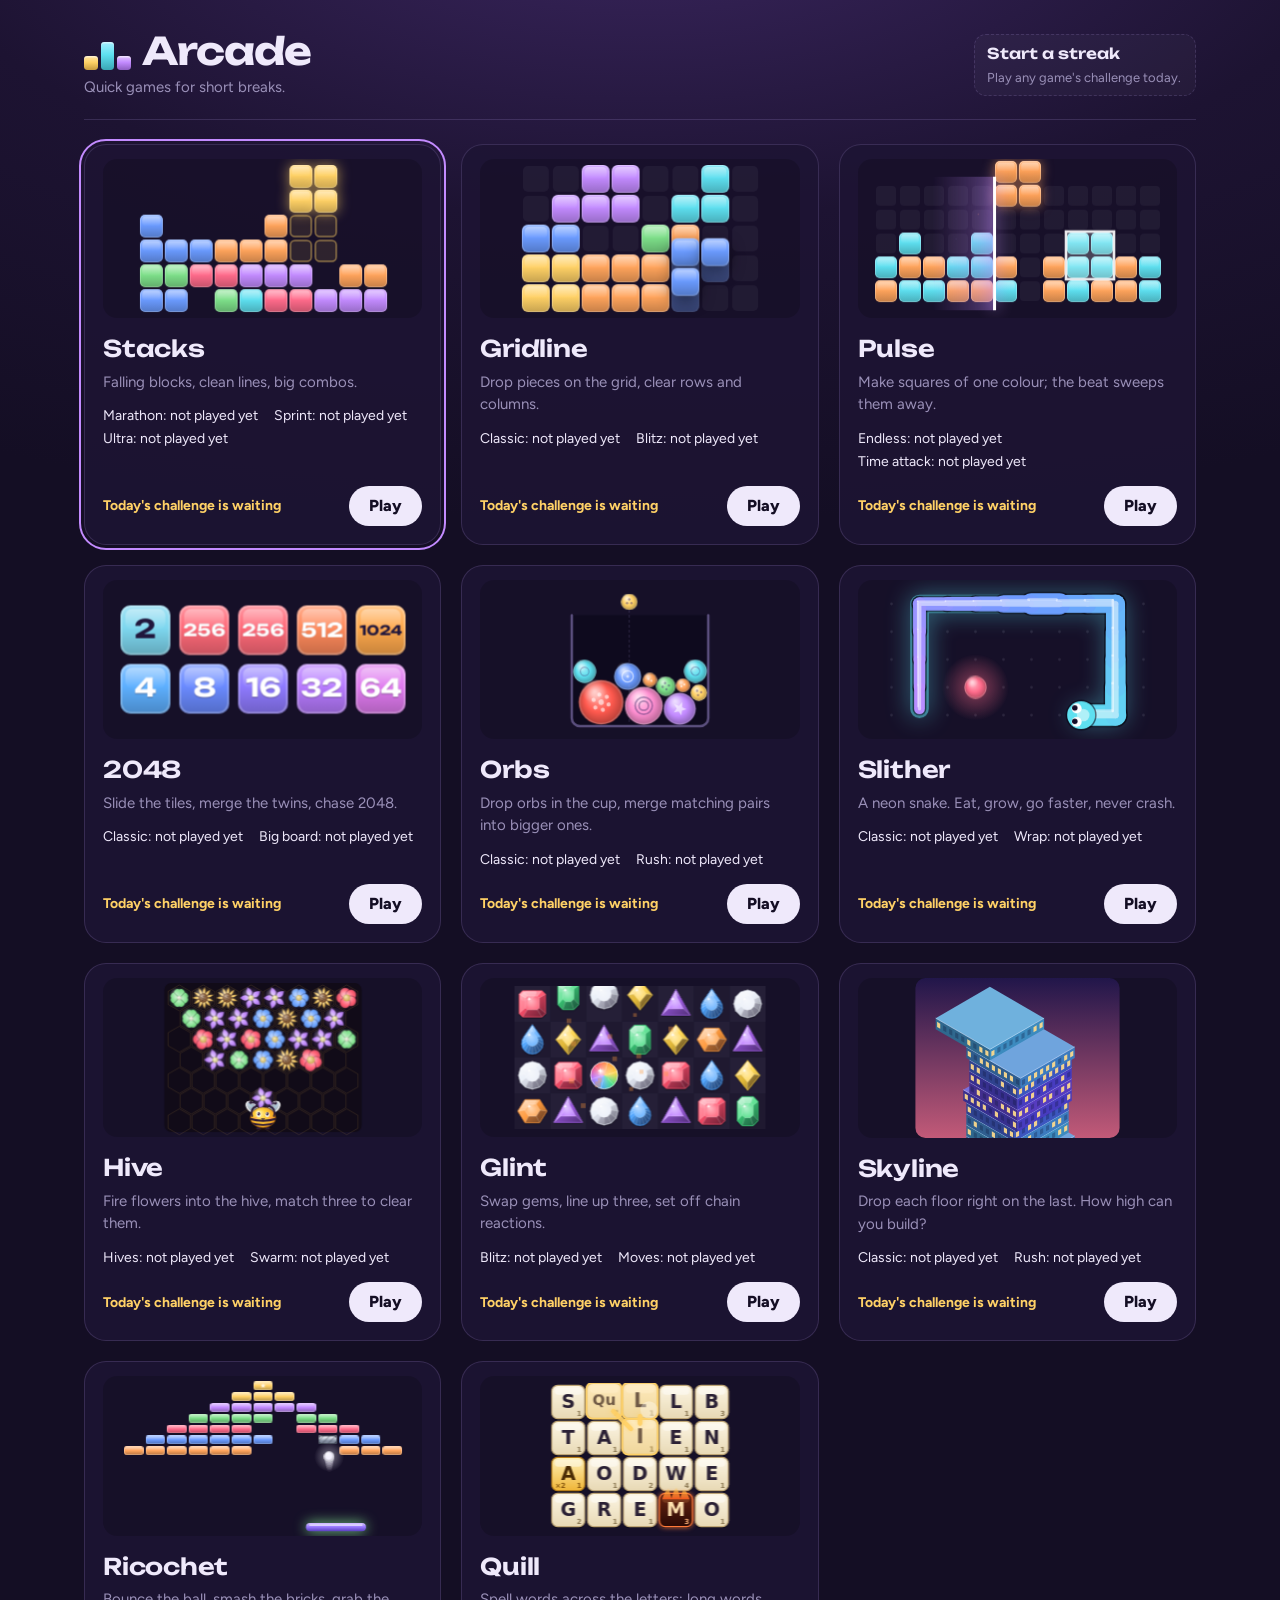
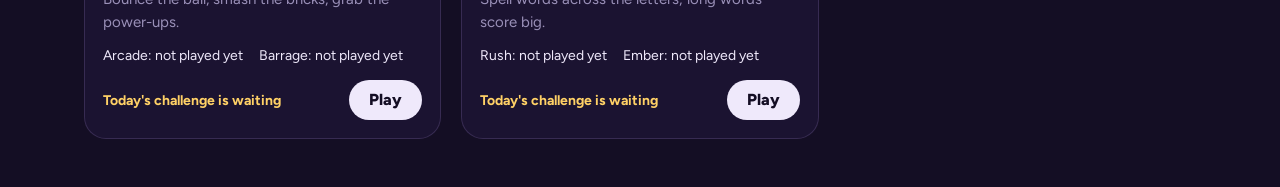
==== commit 5c937067: "Deploy a116d0e" ====
--- a/index.html
+++ b/index.html
@@ -14,8 +14,8 @@
     <link rel="icon" href="./icons/icon.svg" type="image/svg+xml" />
     <link rel="apple-touch-icon" href="./icons/apple-touch-icon.png" />
     <title>Lunchbreak</title>
-    <script type="module" crossorigin src="./assets/main-D9l6IyVM.js"></script>
-    <link rel="modulepreload" crossorigin href="./assets/registry-b6H3vZsk.js">
+    <script type="module" crossorigin src="./assets/main-CdJAEc5S.js"></script>
+    <link rel="modulepreload" crossorigin href="./assets/registry-m6OXKqQA.js">
     <link rel="stylesheet" crossorigin href="./assets/registry-BLpkn-fs.css">
     <link rel="stylesheet" crossorigin href="./assets/main-CU1V7Mxv.css">
   </head>
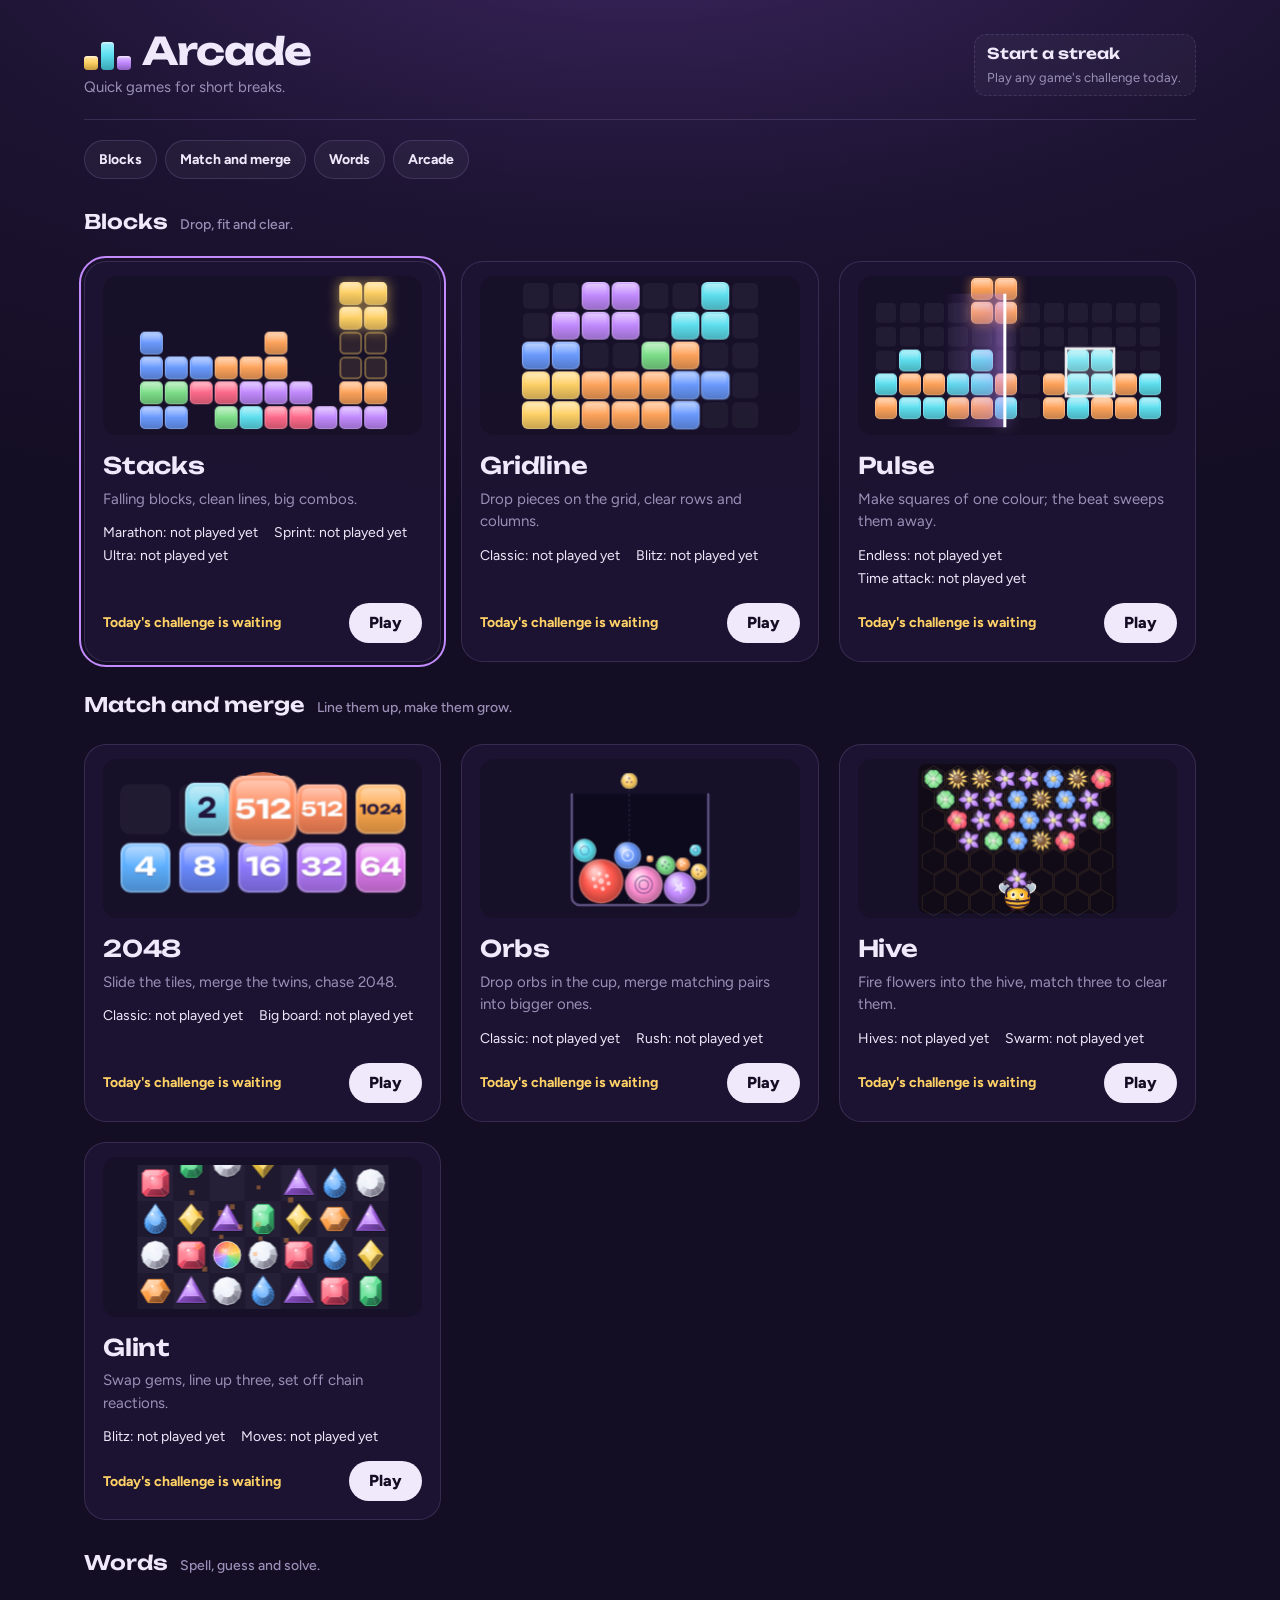
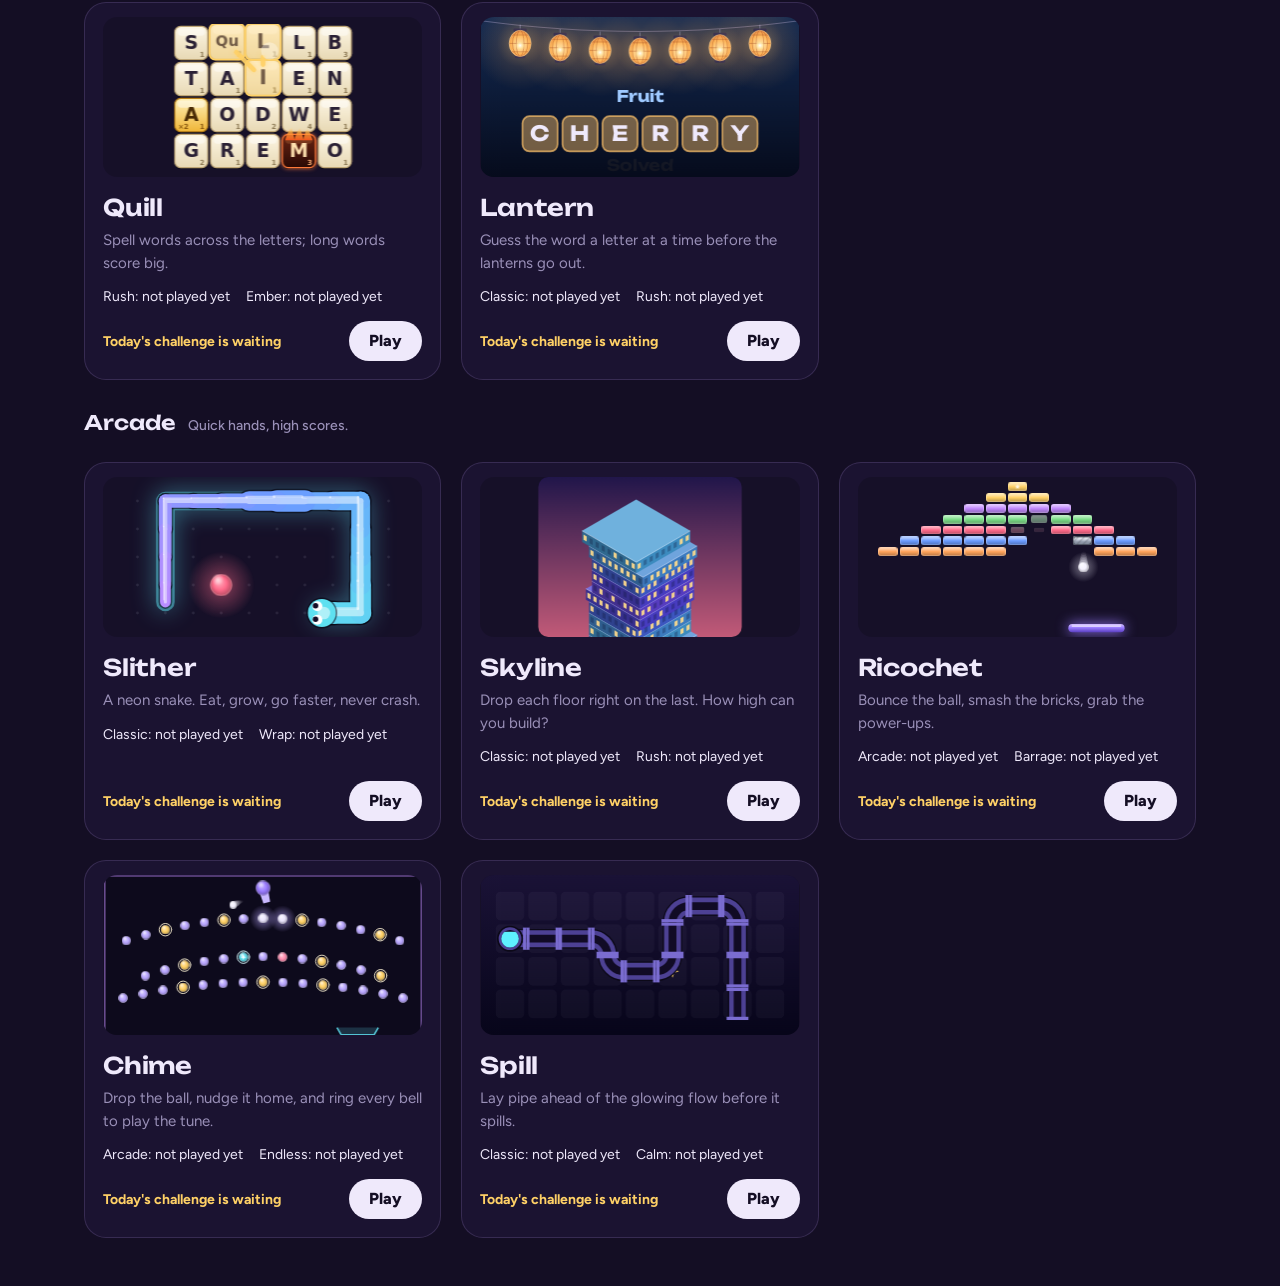
==== commit 0a5655b1: "Deploy a2bd518" ====
--- a/index.html
+++ b/index.html
@@ -14,9 +14,9 @@
     <link rel="icon" href="./icons/icon.svg" type="image/svg+xml" />
     <link rel="apple-touch-icon" href="./icons/apple-touch-icon.png" />
     <title>Lunchbreak</title>
-    <script type="module" crossorigin src="./assets/main-CdJAEc5S.js"></script>
-    <link rel="modulepreload" crossorigin href="./assets/registry-m6OXKqQA.js">
-    <link rel="stylesheet" crossorigin href="./assets/registry-BLpkn-fs.css">
+    <script type="module" crossorigin src="./assets/main-WYgZjA0i.js"></script>
+    <link rel="modulepreload" crossorigin href="./assets/registry-CZHq-ppo.js">
+    <link rel="stylesheet" crossorigin href="./assets/registry-CITH0k1b.css">
     <link rel="stylesheet" crossorigin href="./assets/main-CU1V7Mxv.css">
   </head>
   <body>
--- a/assets/registry-CITH0k1b.css
+++ b/assets/registry-CITH0k1b.css
@@ -0,0 +1 @@
+@font-face{font-family:Unbounded Variable;font-style:normal;font-display:swap;font-weight:200 900;src:url([data-uri])format("woff2-variations");unicode-range:U+460-52F,U+1C80-1C8A,U+20B4,U+2DE0-2DFF,U+A640-A69F,U+FE2E-FE2F}@font-face{font-family:Unbounded Variable;font-style:normal;font-display:swap;font-weight:200 900;src:url(./unbounded-cyrillic-wght-normal-C627f1f8.woff2)format("woff2-variations");unicode-range:U+301,U+400-45F,U+490-491,U+4B0-4B1,U+2116}@font-face{font-family:Unbounded Variable;font-style:normal;font-display:swap;font-weight:200 900;src:url(./unbounded-vietnamese-wght-normal-rat7GD3o.woff2)format("woff2-variations");unicode-range:U+102-103,U+110-111,U+128-129,U+168-169,U+1A0-1A1,U+1AF-1B0,U+300-301,U+303-304,U+308-309,U+323,U+329,U+1EA0-1EF9,U+20AB}@font-face{font-family:Unbounded Variable;font-style:normal;font-display:swap;font-weight:200 900;src:url(./unbounded-latin-ext-wght-normal-D6H-S6MW.woff2)format("woff2-variations");unicode-range:U+100-2BA,U+2BD-2C5,U+2C7-2CC,U+2CE-2D7,U+2DD-2FF,U+304,U+308,U+329,U+1D00-1DBF,U+1E00-1E9F,U+1EF2-1EFF,U+2020,U+20A0-20AB,U+20AD-20C0,U+2113,U+2C60-2C7F,U+A720-A7FF}@font-face{font-family:Unbounded Variable;font-style:normal;font-display:swap;font-weight:200 900;src:url(./unbounded-latin-wght-normal-D5afBTBx.woff2)format("woff2-variations");unicode-range:U+??,U+131,U+152-153,U+2BB-2BC,U+2C6,U+2DA,U+2DC,U+304,U+308,U+329,U+2000-206F,U+20AC,U+2122,U+2191,U+2193,U+2212,U+2215,U+FEFF,U+FFFD}@font-face{font-family:Figtree Variable;font-style:normal;font-display:swap;font-weight:300 900;src:url(./figtree-latin-ext-wght-normal-DCwSJGxG.woff2)format("woff2-variations");unicode-range:U+100-2BA,U+2BD-2C5,U+2C7-2CC,U+2CE-2D7,U+2DD-2FF,U+304,U+308,U+329,U+1D00-1DBF,U+1E00-1E9F,U+1EF2-1EFF,U+2020,U+20A0-20AB,U+20AD-20C0,U+2113,U+2C60-2C7F,U+A720-A7FF}@font-face{font-family:Figtree Variable;font-style:normal;font-display:swap;font-weight:300 900;src:url(./figtree-latin-wght-normal-D_ZTVpCC.woff2)format("woff2-variations");unicode-range:U+??,U+131,U+152-153,U+2BB-2BC,U+2C6,U+2DA,U+2DC,U+304,U+308,U+329,U+2000-206F,U+20AC,U+2122,U+2191,U+2193,U+2212,U+2215,U+FEFF,U+FFFD}:root{--ink:#140e24;--dusk:#24173b;--plum:#3b2660;--text:#efe9fb;--muted:#9a90b8;--line:#c4b0ff29;--panel:#1e1434db;--gold:#ffd166;--violet:#c38bff;--font-display:"Unbounded Variable", "Arial Rounded MT Bold", system-ui, sans-serif;--font-body:"Figtree Variable", system-ui, -apple-system, "Segoe UI", sans-serif;--lightningcss-light: ;--lightningcss-dark:initial;color-scheme:dark}*{box-sizing:border-box}html,body{min-height:100%;margin:0}body{background:radial-gradient(110% 70% at 50% -12%, var(--plum) 0%, #1d1332 52%, var(--ink) 100%) fixed, var(--ink);color:var(--text);font-family:var(--font-body);-webkit-font-smoothing:antialiased;-webkit-tap-highlight-color:transparent;font-size:16px;line-height:1.5}body[data-view=game]{overscroll-behavior:none;touch-action:none;-webkit-user-select:none;user-select:none;-webkit-touch-callout:none;position:fixed;inset:0;overflow:hidden}#app{min-height:100dvh}button{font:inherit;color:inherit}:focus-visible{outline:2px solid var(--violet);outline-offset:3px}.home{max-width:760px;padding:max(32px, env(safe-area-inset-top)) 16px 48px;margin:0 auto}.home-head{border-bottom:1px solid var(--line);grid-template-columns:minmax(0,1fr) auto;align-items:center;column-gap:24px;padding-bottom:20px;display:grid}.home-head .streak{grid-area:1/2/span 2;max-width:280px;margin-top:0}.home-mark{font-family:var(--font-display);letter-spacing:-.03em;align-items:flex-end;gap:.08em;margin:0;font-size:clamp(28px,6vw,38px);font-weight:700;line-height:1;display:flex}.mark-block{background:linear-gradient(180deg, #ffe4a3, var(--gold) 45%, #c99c3e);border-radius:.09em;width:.36em;height:.36em;box-shadow:inset 0 .04em #ffffff73}.mark-block:nth-child(2){background:linear-gradient(#a6efff,#5ee0f0 45%,#3aa6b4);height:.74em}.mark-block:nth-child(3){background:linear-gradient(180deg, #e3c8ff, var(--violet) 45%, #8e5fc2);margin-right:.22em}.home-sub{color:var(--muted);margin:6px 0 0;font-size:15px}.streak{border:1px dashed var(--line);background:#ffffff08;border-radius:12px;gap:2px;margin-top:14px;padding:8px 14px 8px 12px;display:inline-grid}.streak strong{font-family:var(--font-display);font-size:15px;font-weight:600}.streak span{color:var(--muted);font-size:13px}.streak.hot{border-style:solid;border-color:color-mix(in srgb, var(--gold) 50%, transparent);background:linear-gradient(90deg,#ffd1661f,#ffd16605)}.streak.hot strong{color:var(--gold)}.vr-link{border:1px solid color-mix(in srgb, var(--violet) 55%, transparent);color:var(--text);background:linear-gradient(90deg,#c38bff29,#c38bff08);border-radius:16px;gap:2px;margin:22px 0 0 12px;padding:12px 18px;text-decoration:none;display:inline-grid}.vr-link strong{font-family:var(--font-display);color:var(--violet);font-size:18px;font-weight:600}.vr-link span{color:var(--muted);font-size:14px}.shelf-nav{flex-wrap:wrap;gap:8px;margin-top:20px;display:flex}.shelf-nav button{border:1px solid var(--line);color:var(--text);font:inherit;cursor:pointer;background:#ffffff0a;border-radius:999px;padding:8px 14px;font-size:14px;font-weight:700}.shelf-nav button:hover{border-color:#c4b0ff6b}.shelf{margin-top:28px;scroll-margin-top:16px}.shelf-title{font-family:var(--font-display);flex-wrap:wrap;align-items:baseline;gap:4px 12px;margin:0;font-size:20px;font-weight:600;display:flex}.shelf-title span{color:var(--muted);font-family:var(--font-body);font-size:14px;font-weight:500}.game-list{gap:16px;margin-top:12px;display:grid}.game-card{background:var(--panel);border:1px solid var(--line);color:inherit;border-radius:22px;grid-template-columns:220px minmax(0,1fr) auto;grid-template-areas:"preview head play""preview bests play""preview daily play";align-content:center;column-gap:24px;padding:20px 24px 20px 20px;text-decoration:none;transition:border-color .15s,transform .15s;display:grid}a.game-card:hover{border-color:#c4b0ff6b;transform:translateY(-2px)}.game-preview{object-fit:contain;grid-area:preview;align-self:center;width:220px;min-width:0;height:112px;display:block}.game-head{grid-area:head;min-width:0}.game-head h3{font-family:var(--font-display);letter-spacing:-.01em;margin:0;font-size:26px;font-weight:600}.game-head p{color:var(--muted);margin:4px 0 10px}.game-bests{flex-wrap:wrap;grid-area:bests;gap:2px 16px;margin:0;padding:0;font-size:14px;list-style:none;display:flex}.game-card .game-daily{color:var(--gold);grid-area:daily;margin:10px 0 0;font-size:14px;font-weight:700}.game-card .game-daily.done{color:var(--muted);font-weight:600}.play-pill{background:var(--text);color:var(--ink);border-radius:999px;grid-area:play;align-self:center;padding:10px 22px;font-weight:800}@media (max-width:620px){.home-head{border-bottom:0;grid-template-columns:minmax(0,1fr);padding-bottom:0}.home-head .streak{flex-wrap:wrap;grid-area:auto/1;align-items:baseline;column-gap:8px;max-width:none;margin-top:14px;display:flex}.game-card{border-radius:18px;grid-template-columns:96px minmax(0,1fr) auto;grid-template-areas:"preview head head""bests bests bests""daily daily play";column-gap:14px;padding:14px 14px 14px 12px}.game-preview{width:96px;height:72px}.game-head{align-self:center}.game-head h3{font-size:21px}.game-head p{margin:2px 0 0;font-size:14px;line-height:1.35}.game-bests{color:color-mix(in srgb, var(--text) 85%, transparent);gap:0 12px;margin-top:10px;font-size:13px}.game-card .game-daily{align-self:center;margin:8px 0 0;font-size:13px}.play-pill{justify-self:end;margin-top:8px;padding:7px 16px;font-size:14px}}@media (min-width:760px){.home{max-width:1160px;padding-inline:24px}.game-list{grid-template-columns:repeat(auto-fill,minmax(300px,1fr));gap:20px;margin-top:24px}.game-card{grid-template:"preview preview""head head""bests bests"1fr"daily play"/minmax(0,1fr) auto;align-content:stretch;column-gap:16px;padding:14px 18px 18px}a.game-card:hover{transform:translateY(-3px)}.game-preview{aspect-ratio:2;background:#0000002e;border-radius:14px;width:100%;height:auto;margin-bottom:14px}.game-head h3{font-size:23px}.game-head p{margin:4px 0 12px;font-size:15px}.game-bests{align-self:start}.game-card .game-daily{align-self:center;margin:14px 0 0}.play-pill{align-self:end;margin-top:14px;padding:8px 20px}}:root[data-glide]::view-transition-old(root){transform-origin:var(--glide-x,50vw) var(--glide-y,50vh);will-change:transform, opacity}:root[data-glide]::view-transition-new(root){transform-origin:var(--glide-x,50vw) var(--glide-y,50vh);will-change:transform, opacity}:root[data-glide=in]::view-transition-old(root){--glide-to:1.16;animation:.38s cubic-bezier(.5,0,.75,0) both glide-away}:root[data-glide=in]::view-transition-new(root){--glide-from:.9;animation:.48s cubic-bezier(.16,1,.3,1) 70ms both glide-arrive}:root[data-glide=out]::view-transition-old(root){--glide-to:.9;animation:.34s cubic-bezier(.5,0,.75,0) both glide-away}:root[data-glide=out]::view-transition-new(root){--glide-from:1.1;animation:.48s cubic-bezier(.16,1,.3,1) 60ms both glide-arrive}:root[data-glide=swap]::view-transition-old(root){--glide-to:1;--glide-from:1;animation-duration:.22s;animation-timing-function:ease}:root[data-glide=swap]::view-transition-new(root){--glide-to:1;--glide-from:1;animation-duration:.22s;animation-timing-function:ease}:root[data-glide-level=reduced]::view-transition-old(root){--glide-to:1;--glide-from:1;animation-duration:.22s;animation-timing-function:ease}:root[data-glide-level=reduced]::view-transition-new(root){--glide-to:1;--glide-from:1;animation-duration:.22s;animation-timing-function:ease}@media (prefers-reduced-motion:reduce){:root[data-glide]::view-transition-old(root){--glide-to:1;--glide-from:1;animation-duration:.22s;animation-delay:0s}:root[data-glide]::view-transition-new(root){--glide-to:1;--glide-from:1;animation-duration:.22s;animation-delay:0s}}@keyframes glide-away{to{opacity:0;transform:scale(var(--glide-to,1))}}@keyframes glide-arrive{0%{opacity:0;transform:scale(var(--glide-from,1))}}.touch-pad{touch-action:none;flex:none;justify-content:space-between;align-items:flex-end;gap:12px;padding:6px 14px 12px;display:flex}.pad-left{grid-template-columns:repeat(3, var(--pad,58px));grid-template-rows:repeat(2, var(--pad,58px));gap:8px;display:grid}.pad-hold{grid-area:1/1}.pad-up{grid-area:1/2}.pad-l{grid-area:2/1}.pad-down{grid-area:2/2}.pad-r{grid-area:2/3}.pad-right{align-items:flex-end;gap:12px;display:flex}.pad-btn{border:1px solid var(--line);color:var(--text);touch-action:none;-webkit-user-select:none;user-select:none;background:#ffffff12;border-radius:18px;place-items:center;padding:0;transition:background 80ms,transform 80ms;display:grid}.pad-ccw{width:calc(var(--pad,58px) * 1.1);height:calc(var(--pad,58px) * 1.1);border-radius:50%}.pad-cw{width:calc(var(--pad,58px) * 1.3);height:calc(var(--pad,58px) * 1.3);margin-bottom:calc(var(--pad,58px) * .55);border-radius:50%}.pad-btn.down{background:#c38bff61;transform:scale(.94)}.pad-hold span{font-size:14px;font-weight:800}.pad-btn svg{width:26px;height:26px}@media (max-width:380px){.touch-pad{--pad:50px}}
